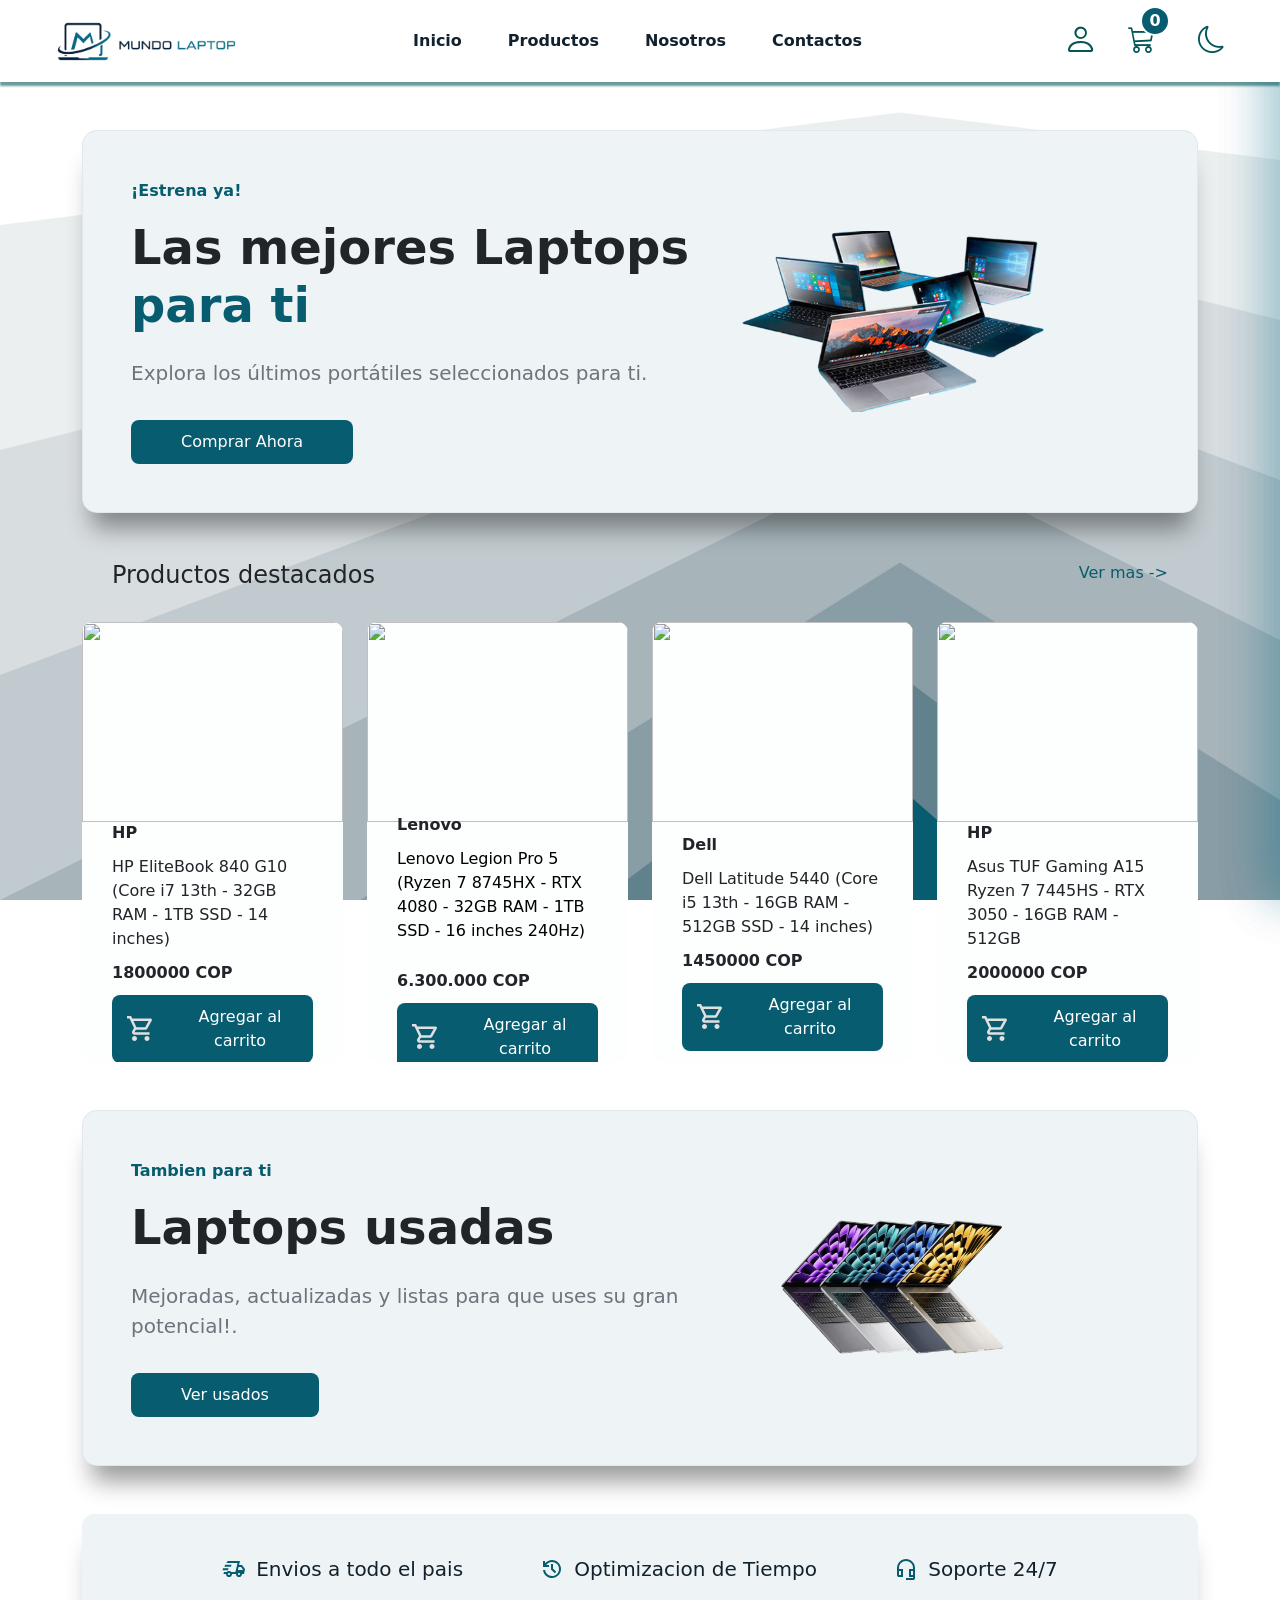
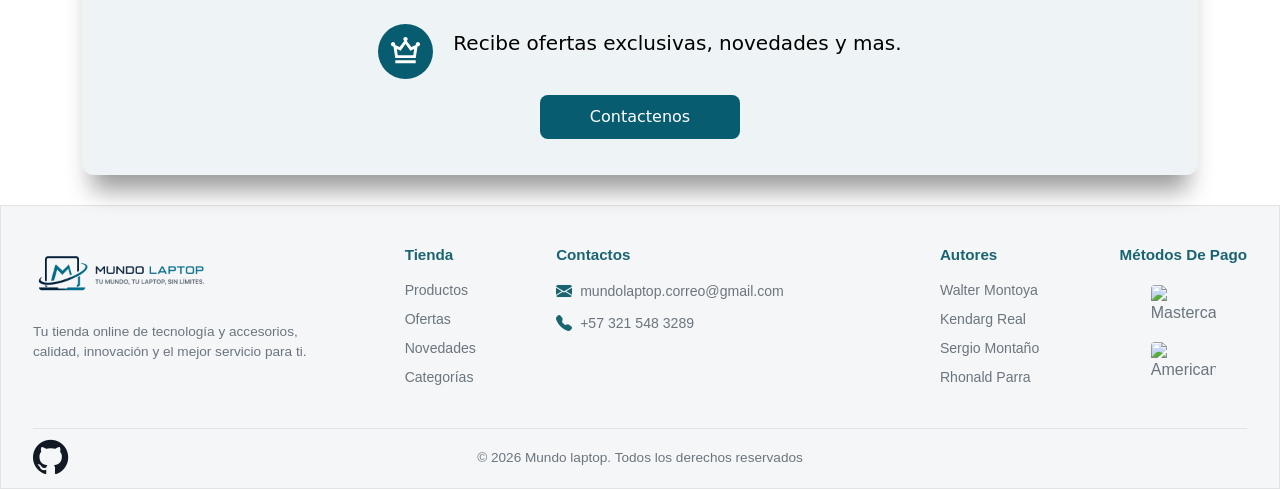
==== index.html @ 859b73ab "Productos renders" ====
<!DOCTYPE html>
<html lang="es">

<head>
    <meta charset="UTF-8">
    <meta name="viewport" content="width=device-width, initial-scale=1.0">
    <link rel="stylesheet" href="./css/dark.css">
    <link rel="stylesheet" href="./css/navbar.css">
    <link rel="stylesheet" href="./css/login.css">
    <link rel="stylesheet" href="./css/footer.css">
    <link rel="stylesheet" href="./css/carrito.css">
    <link rel="icon" href="../img/icono-mundo2.jpeg">

    <link rel="stylesheet" href="./css/index-styles.css">

    <!-- Cargar la librería de EmailJS (Tiene que ir en Head)-->
    <script type="text/javascript" src="https://cdn.jsdelivr.net/npm/@emailjs/browser@3/dist/email.min.js"></script>
    <script type="text/javascript">
        (function () {
            emailjs.init("PpUL-jF6ku8RzCjsL");
        })();
    </script>

    <link rel="preconnect" href="https://fonts.googleapis.com">
    <link rel="preconnect" href="https://fonts.gstatic.com" crossorigin>
    <link href="https://fonts.googleapis.com/css2?family=Inter:wght@300;400;500;600;700&display=swap" rel="stylesheet">
    <link rel="icon" href="tu-logo.png" type="./img/adad.png">



    <link rel="stylesheet" href="https://cdn.jsdelivr.net/npm/bootstrap-icons@1.11.3/font/bootstrap-icons.min.css">
    <link href="https://cdn.jsdelivr.net/npm/bootstrap@5.3.3/dist/css/bootstrap.min.css" rel="stylesheet">
    <title>Inicio</title>
</head>

<body class="">
    <!-- Navbar -->
    <nav class="navbar navbar-expand-lg sticky-top">
        <div class="container-fluid">
            <a href="./index.html">
                <img src="./img/LOGOPNG 2.png" alt="logo" class="logoimg" id="logo">
            </a>
            <button class="navbar-toggler" type="button" data-bs-toggle="collapse" data-bs-target="#navbarNavDropdown"
                aria-controls="navbarNavDropdown" aria-expanded="false" aria-label="Toggle navigation">
                <span class="navbar-toggler-icon" id="fondoNavbar"></span>
            </button>
            <div class="collapse navbar-collapse" id="navbarNavDropdown">
                <ul class="navbar-nav mx-auto">
                    <li class="nav-item">
                        <a class="nav-link" aria-current="page" href="./index.html">Inicio</a>
                    </li>
                    <li class="nav-item">
                        <a class="nav-link" href="./html/productos.html">Productos</a>
                    </li>
                    <li class="nav-item">
                        <a class="nav-link" href="./html/Nosotros.html">Nosotros</a>
                    </li>
                    <li class="nav-item">
                        <a class="nav-link" href="./html/contacto.html">Contactos</a>
                    </li>
                </ul>
                <div class="iconos-navbar">
                    <!-- <a href="#" class="iconos"><i class="bi bi-search iconos"></i></a> -->
                    <a href="#" id="buttonuser" class="iconos"><i class="bi bi-person iconos"></i></a>
                    <a href="#" class="iconos position-relative" data-bs-toggle="offcanvas" data-bs-target="#offcanvasCarrito" aria-controls="offcanvasCarrito">
                        <i class="bi bi-cart3 iconos"></i>
                        <span id="cart-count" class="position-absolute top-0 start-100 translate-middle cart-badge-blue">0</span>
                    </a>
                    <div class="btn iconos" id="modo">
                        <i class="bi bi-moon iconos" id="icono"></i>
                    </div>
                </div>
            </div>
        </div>
    </nav>

    <!-- Offcanvas Carrito -->
    <div class="offcanvas offcanvas-end" tabindex="-1" id="offcanvasCarrito" aria-labelledby="offcanvasCarritoLabel">
        <div class="offcanvas-header border-bottom">
            <h5 class="offcanvas-title fw-bold" id="offcanvasCarritoLabel">
                <i class="bi bi-cart3 me-2"></i>Tu Carrito
            </h5>
            <span id="cart-item-count" class="cart-item-count-badge">0 productos</span>
            <button type="button" class="btn-close" data-bs-dismiss="offcanvas" aria-label="Close"></button>
        </div>

        <div class="offcanvas-body d-flex flex-column">
            <div id="cart-items" class="flex-grow-1 overflow-auto mb-3"></div>
            <div class="cart-summary border-top pt-3 mt-auto">
                <div class="mb-3">
                    <label for="tipo-envio-offcanvas" class="form-label font-sm fw-semibold mb-1">
                        <i class="bi bi-truck me-1"></i>Opciones de Envío
                    </label>
                    <select id="tipo-envio-offcanvas" class="tipo-envio form-select form-select-sm">
                        <option value="0" selected>Bogotá (Gratis)</option>
                        <option value="300000">Fuera de Bogotá ($300.000)</option>
                        <option value="2000000">Fuera del país ($2,000.000)</option>
                    </select>
                </div>

                <div class="d-flex justify-content-between align-items-center mb-2 text-muted">
                    <span class="costosEnvio">Costo de envío</span>
                    <span class="cart-shipping-cost fw-semibold text-succes" id="costosResultado">Gratis</span>
                </div>
                <hr class="my-2">
                <div class="d-flex justify-content-between align-items-center fs-2 fw-bold mb-4">
                    <span>Total</span>
                    <span class="cart-total cart-accent-text">$0</span>
                </div>

                <button id="btn-proceder-pago-offcanvas" class="btn-checkout-main w-100 py-2 mb-2 fw-semibold">
                    <i class="bi bi-lock-fill"></i> Proceder al pago
                </button>
                <button class="btn-continue-shopping w-100 py-2 fw-semibold" data-bs-dismiss="offcanvas">
                    <i class="bi bi-arrow-left"></i> Seguir comprando
                </button>
            </div>
        </div>
    </div>

    <!-- Modal Checkout -->
    <div class="modal fade" id="modalCheckout" tabindex="-1">
        <div class="modal-dialog">
            <div class="modal-content">
                <div class="modal-header">
                    <h5 class="modal-title">Finalizar compra</h5>
                    <button type="button" class="btn-close" data-bs-dismiss="modal"></button>
                </div>
                <div class="modal-body">
                    <form id="form-checkout">
                        <div class="mb-3">
                            <label class="form-label">Nombre</label>
                            <input type="text" id="nombreCliente" class="form-control" required>
                        </div>
                        <div class="mb-3">
                            <label class="form-label">Correo electrónico</label>
                            <input type="email" id="correoCliente" class="form-control" required>
                        </div>
                        <div class="mb-3">
                            <label class="form-label">Dirección</label>
                            <input type="text" id="direccionCliente" class="form-control" required>
                        </div>
                        <div class="mb-3">
                            <label for="metodoPago" class="form-label">Método de pago</label>
                            <select id="metodoPago" class="form-select form-select-sm" required>
                                <option value="" selected disabled>Selecciona un método</option>
                                <option value="mastercard">Mastercard</option>
                                <option value="amex">American Express</option>
                            </select>
                        </div>
                        <div class="alert alert-light">
                            Total a pagar: <strong id="checkout-total-price">$ 0</strong>
                        </div>
                        <button type="submit" class="btn-confirmar-compra w-100 py-2 fw-semibold d-flex align-items-center justify-content-center gap-2">
                            <i class="bi bi-lock-fill"></i> Confirmar compra
                        </button>
                    </form>
                </div>
            </div>
        </div>
    </div>

    <!-- Panel de Login / Registro -->
    <section class="loginpg">
        <div id="overlay" class="overlay"></div>
        <aside id="loginPanel" class="login-panel">
            <button id="closeLogin" class="cerrar" type="button">
                <i class="bi bi-x-lg"></i>
            </button>
            <div class="login-logo">
                <img src="./img/adad.png" alt="Mundo Laptop">
            </div>

            <h2 id="panelTitle">Iniciar sesión</h2>
            <p id="panelSub" class="subtitulo">Bienvenido nuevamente.</p>

            <form id="authForm">
                <div class="grupo-input campo-registro" style="display: none;">
                    <i class="bi bi-person"></i>
                    <input type="text" id="nombreInput" placeholder="Nombre" autocomplete="name">
                </div>
                <div class="grupo-input campo-registro" style="display: none;">
                    <i class="bi bi-telephone"></i>
                    <input type="number" id="numeroInput" placeholder="Número de teléfono" autocomplete="tel">
                </div>
                <div class="grupo-input">
                    <i class="bi bi-envelope"></i>
                    <input type="email" id="emailInput" placeholder="Correo electrónico" autocomplete="email">
                </div>
                
            <div class="grupo-input position-relative">
                    <i class="bi bi-lock"></i>
                <input type="password" id="passwordInput" placeholder="Contraseña" autocomplete="current-password">
                <button type="button" class="btn-toggle-password" id="togglePasswordBtn" tabindex="-1">
                <i class="bi bi-eye" id="togglePasswordIcon"></i>
                </button>
            </div>

            <div class="grupo-input campo-registro position-relative" style="display: none;">
                <i class="bi bi-lock"></i>
                <input type="password" id="confirmPasswordInput" placeholder="Confirmar Contraseña" autocomplete="new-password">
                <button type="button" class="btn-toggle-password" id="toggleConfirmPasswordBtn" tabindex="-1">
                    <i class="bi bi-eye" id="toggleConfirmPasswordIcon"></i>
                </button>
            </div>

                <p id="statusMsg" style="font-size: 14px; display: none; margin-top: 8px; font-weight: 500;"></p>

                <button type="submit" id="loginBtn" class="buttonlogin">Iniciar sesión</button>
            </form>

            <div class="linea"><span>o</span></div>

            <button type="button" id="toggleModeBtn" class="google ">
                ¿No tienes cuenta? Crear cuenta
            </button>
        </aside>
    </section>

    <!-- Panel Lateral Offcanvas del Carrito -->
    <div class="offcanvas offcanvas-end" tabindex="-1" id="offcanvasCarrito" aria-labelledby="offcanvasCarritoLabel">

        <div class="offcanvas-header border-bottom">
            <h5 class="offcanvas-title fw-bold" id="offcanvasCarritoLabel">
                <i class="bi bi-cart3 me-2"></i>Tu Carrito
            </h5>

            <span id="cart-item-count" class="cart-item-count-badge">0 productos</span>

            <button type="button" class="btn-close" data-bs-dismiss="offcanvas" aria-label="Close"></button>
        </div>

        <div class="offcanvas-body d-flex flex-column">

            <!-- Lista Dinámica de Productos -->
            <div id="cart-items" class="flex-grow-1 overflow-auto mb-3"></div>

            <!-- Resumen de Costos -->
            <div class="cart-summary border-top pt-3 mt-auto">

                <div class="mb-3">
                    <label for="tipo-envio-offcanvas" class="form-label font-sm fw-semibold mb-1">
                        <i class="bi bi-truck me-1"></i>Opciones de Envío
                    </label>

                    <select id="tipo-envio-offcanvas" class="tipo-envio form-select form-select-sm">
                        <option value="0" selected>Bogotá (Gratis)</option>
                        <option value="300000">Fuera de Bogotá ($300.000)</option>
                        <option value="2000000">Fuera del país ($2,000.000)</option>
                    </select>
                </div>

                <div class="d-flex justify-content-between align-items-center mb-2 text-muted">
                    <span>Costo de envío</span>
                    <span class="cart-shipping-cost fw-semibold text-success">Gratis</span>
                </div>

                <hr class="my-2">

                <div class="d-flex justify-content-between align-items-center fs-5 fw-bold mb-4">
                    <span>Total</span>
                    <span class="cart-total cart-accent-text">$0</span>
                </div>

                <button id="btn-proceder-pago-offcanvas" class="btn-checkout-main w-100 py-2 mb-2 fw-semibold">
                    <i class="bi bi-lock-fill"></i> Proceder al pago
                </button>

                <button class="btn-continue-shopping w-100 py-2 fw-semibold" data-bs-dismiss="offcanvas">
                    <i class="bi bi-arrow-left"></i> Seguir comprando
                </button>

            </div>
        </div>
    </div>

    <!-- Modal de Checkout -->
    <div class="modal fade" id="modalCheckout" tabindex="-1">
        <div class="modal-dialog">
            <div class="modal-content">

                <div class="modal-header">
                    <h5 class="modal-title">Finalizar compra</h5>
                    <button type="button" class="btn-close" data-bs-dismiss="modal"></button>
                </div>

                <div class="modal-body">
                    <form id="form-checkout">

                        <div class="mb-3">
                            <label class="form-label">Nombre</label>
                            <input type="text" id="nombreCliente" class="form-control" required>
                        </div>

                        <div class="mb-3">
                            <label class="form-label">Correo electrónico</label>
                            <input type="email" id="correoCliente" class="form-control" required>
                        </div>

                        <div class="mb-3">
                            <label class="form-label">Dirección</label>
                            <input type="text" id="direccionCliente" class="form-control" required>
                        </div>

                        <div class="mb-3">
                            <label for="metodoPago" class="form-label">Método de pago</label>
                            <select id="metodoPago" class="form-select form-select-sm" required>
                                <option value="" selected disabled>Selecciona un método</option>
                                <option value="mastercard">Mastercard</option>
                                <option value="amex">American Express</option>
                            </select>
                        </div>

                        <div class="alert alert-light">
                            Total a pagar:
                            <strong id="checkout-total-price">$ 0</strong>
                        </div>

                        <button type="submit"
                            class="btn-confirmar-compra w-100 py-2 fw-semibold d-flex align-items-center justify-content-center gap-2">
                            <i class="bi bi-lock-fill"></i> Confirmar compra
                        </button>

                    </form>
                </div>

            </div>
        </div>
    </div>


    <!-- Login Sergio -->
    <section class="loginpg">
        <div id="overlay" class="overlay"></div>
        <aside id="loginPanel" class="login-panel">
            <button id="closeLogin" class="cerrar" type="button">
                <i class="bi bi-x-lg"></i>
            </button>
            <div class="login-logo">
                <img src="./img/adad.png" alt="Mundo Laptop">
            </div>

            <h2 id="panelTitle">Iniciar sesión</h2>
            <p id="panelSub" class="subtitulo">Bienvenido nuevamente.</p>

            <form id="authForm" onsubmit="return false;">
                <div class="grupo-input">
                    <i class="bi bi-envelope"></i>
                    <input type="email" id="emailInput" placeholder="Correo electrónico" autocomplete="email">
                </div>
                <div class="grupo-input">
                    <i class="bi bi-lock"></i>
                    <input type="password" id="passwordInput" placeholder="Contraseña" autocomplete="current-password">
                </div>

                <p id="statusMsg" style="font-size: 14px; display: none; margin-top: 5px;"></p>

                <button type="submit" id="loginBtn" class="buttonlogin">Iniciar sesión</button>
            </form>

            <div class="linea"><span>o</span></div>

            <button type="button" id="toggleModeBtn" class="google">
                ¿No tienes cuenta? Crear cuenta
            </button>
        </aside>

        <div id="registroModal" class="registro-overlay">
            <div class="registro grupo-input">
                <button id="cerrarRegistro" class="cerrar-registro">
                    <i class="bi bi-x-circle-fill"></i>
                </button>
                <h2 class="tituloformulario">Crear cuenta</h2>
                <h3 class="subtituloformulario">hola! ingresa tus datos.</h3>
                <div class="grupo-input">
                    <i class="bi bi-person"></i>
                    <input type="email" placeholder="Nombre de usuario">
                </div>
                <div class="grupo-input">
                    <i class="bi bi-envelope"></i>
                    <input type="email" placeholder="Correo electrónico">
                </div>
                <div class="grupo-input">
                    <i class="bi bi-lock"></i>
                    <input type="password" placeholder="Contraseña">
                </div>
                <button class="buttonlogin">
                    Registrarse
                </button>
            </div>
        </div>
    </section>


    <!--banner Walter -->
    <main class="container main-index">
        


        <section class="banner container my-5 p-4 p-md-5 inicioDatos">
            <div class="row featurette align-items-center">

                <!-- Columna de Texto / Contenido -->
                <div class="col-12 col-md-7">
                    <div class="contenido-banner d-flex flex-column gap-3">
                        <span class="fw-semibold">¡Estrena ya!</span>
                        <h1 class="display-5 fw-bold">Las mejores Laptops <span class="resaltado-banner">para ti</span>
                        </h1>
                        <p class="text-secondary fs-5" id="textoN">Explora los últimos portátiles seleccionados para ti.
                        </p>
                        <div>
                            <div class="section-2-subscripcion-button-regisrate">
                                <a href="./html/productos.html" class="comprarUsados"><button> Comprar Ahora</button></a>
                            </div>
                        </div>
                    </div>
                </div>

                <!-- Columna de Imagen -->
                <div class="col-12 col-md-5 text-center mt-4 mt-md-0">
                    <div class="imagen-banner">
                        <img src="./assets/inicio/imagen-banner.png" alt="compra-y-venta-de-laptops-repotenciadas"
                            class="img-fluid">
                    </div>
                </div>

            </div>
        </section>



        <!--Prodcutos destacados + cards-->


        <section class="productos-destacados">
            <!-- Se modifica la clase del primer div para hacer que use boostrap -->

            <!-- se da display fles se hace una ceparacion larga con betweend se centra con alait -->
            <div class="productos-destacados-1 d-flex justifi-between alait-items-center mb-4 ">
                <h4 class="">Productos destacados</h4>

                <a href="./html/productos.html  ">Ver mas -> </a>

            </div>

            <!-- Se modifica el div y se crea otro debajo para cada cart -->
            <!-- Se usa g-4 para la separacion interna -->

            <div class="row row-cols-1 row-cols-sm-2 row-cols-md-4 g-4 justify-content-center">
                <!-- el todo el row le indindica que las columnas deben de ser responsivas -->

                <div class="col">
                    <div class="productos-destacados-card">
                        <div class="img-card">
                            <img src="https://mbtech.fra1.cdn.digitaloceanspaces.com/static/Karty/hpeb840g10.jpg" alt="">

                        </div>
                        <div class="informacion-card">
                            <span> <strong>HP</strong></span>
                            <span class="nombreProducto">HP EliteBook 840 G10 (Core i7 13th - 32GB RAM - 1TB SSD - 14 inches)</span>
                            <span> <strong class="Valor">1800000 COP</strong></span>
                            <button> <img src="./assets/inicio/carrito.svg" alt="carrito"> Agregar al carrito</button>
                        </div>

                    </div>
                </div>


                <div class="col">
                    <div class="productos-destacados-card">
                        <div class="img-card">
                            <img src="https://enjoyvideogames.com.co/wp-content/uploads/2025/07/f175d06f-578d-422a-b508-de04074c3b09_square.jpg" alt="">

                        </div>
                        <div class="informacion-card">
                            <span> <strong>Lenovo </strong> </span>
                            <p class="nombreProducto"> Lenovo Legion Pro 5 (Ryzen 7 8745HX - RTX 4080 - 32GB RAM - 1TB SSD - 16 inches 240Hz)</p>
                            <span> <strong class="Valor">6.300.000 COP</strong></span>
                            <button> <img src="./assets/inicio/carrito.svg" alt="carrito"> Agregar al carrito</button>
                        </div>

                    </div>
                </div>

                <div class="col">
                    <div class="productos-destacados-card">
                        <div class="img-card">
                            <img src="https://www.compudemano.com/wp-content/uploads/2024/05/Latitude-14-5440i716GB512GBW10P3Year.png" alt="">

                        </div>
                        <div class="informacion-card">
                            <span> <strong>Dell</strong></span>
                            <span class="nombreProducto"> Dell Latitude 5440 (Core i5 13th - 16GB RAM - 512GB SSD - 14 inches)</span>
                            
                            <span> <strong class="Valor">1450000 COP</strong></span>
                            <button> <img src="./assets/inicio/carrito.svg" alt="carrito"> Agregar al carrito</button>
                        </div>

                    </div>
                </div>

                <div class="col">
                    <div class="productos-destacados-card">
                        <div class="img-card">
                            <img src="https://laptopmedia.com/wp-content/uploads/2023/10/6-2.jpg" alt="">

                        </div>
                        <div class="informacion-card">
                            <span> <strong>HP</strong></span>
                            <span class="nombreProducto">Asus TUF Gaming A15 Ryzen 7 7445HS - RTX 3050 - 16GB RAM - 512GB</span>
                            <span> <strong class="Valor">2000000 COP</strong></span>
                            <button> <img src="./assets/inicio/carrito.svg" alt="carrito"> Agregar al carrito</button>
                        </div>

                    </div>
                </div>

            </div>



            <section class="banner-2">

                <section class="section-mas-informacion">
                    <section class="banner container my-5 p-4 p-md-5 inicioDatos">
                        <div class="row featurette align-items-center">

                            <!-- Columna de Texto / Contenido -->
                            <div class="col-12 col-md-7">
                                <div class="contenido-banner d-flex flex-column gap-3">
                                    <span class="fw-semibold">Tambien para ti</span>
                                    <h1 class="display-5 fw-bold">Laptops usadas</h1>
                                    <p class="text-secondary fs-5" id="textoN">Mejoradas, actualizadas y listas para que
                                        uses su gran potencial!.</p>
                                    <div>
                                        <div class="section-2-subscripcion-button-regisrate">
                                            <a href="./html/usados.html"><button> Ver usados</button></a>
                                        </div>
                                    </div>
                                </div>
                            </div>

                            <!-- Columna de Imagen -->
                            <div class="col-12 col-md-5 text-center mt-4 mt-md-0">
                                <div class="imagen-banner">
                                    <img src="./img/pc5.png" alt="compra-y-venta-de-laptops-repotenciadas"
                                        class="img-fluid">
                                </div>
                            </div>

                        </div>
                    </section>

                    <section class="section-mas-beneficios">
                        <div class="section-2-2">
                            <div class="section-2-2-beneficios">
                                <div class="section-2-2-beneficios-1">
                                    <img src="assets/inicio/delivery_truck_speed.svg" alt="">
                                    <a class="lead" href="">Envios a todo el pais</a>
                                </div>
                                <div class="section-2-2-beneficios-2">
                                    <img src="assets/inicio/history.svg" alt="">
                                    <a class="lead " href="">Optimizacion de Tiempo</a>
                                </div>
                                <div class="section-2-2-beneficios-3">
                                    <img src="assets/inicio/headset_mic.svg" alt="">
                                    <a class="lead " href="">Soporte 24/7</a>
                                </div>
                            </div>
                            <div class="section-3-subscripcion">
                                <div class="section-2-subscripcion-1">
                                    <div class="section-2-subscripcion-img">
                                        <img src="assets/inicio/crown.svg">
                                    </div>
                                    <div class=" section-2-subscripcion-text">
                                        <p class="lead ">Recibe ofertas exclusivas, novedades y mas.</p>
                                    </div>
                                </div>
                                <div class="section-2-subscripcion-button-regisrate p-3">
                                    <a href="./html/contacto.html" class="contacA"> <button > Contactenos </button></a>
                                </div>
                            </div>
                        </div>
                    </section>

                </section>


            </section>


    </main>

    <!-- Foter Serguio -->
  <footer class="mundo-laptop-footer">
    <div class="footer-container">

      <!-- Fila principal de 5 columnas en Flexbox -->
      <div class="footer-grid">

        <!-- Columna 1: Logo y Leyenda -->
        <div class="footer-col logo-col">
          <img src="./img/LOGOPNG.png" alt="Mundo Laptop Logo" class="footer-logo">
          <p class="slogan-text footerT">
            Tu tienda online de tecnología y accesorios, calidad, innovación y el mejor servicio para ti.
          </p>
        </div>

        <!-- Columna 2: Tienda -->
        <div class="footer-col">
          <h5 class="footer-heading">Tienda</h5>
          <ul class="footer-links">
            <li><a href="#">Productos</a></li>
            <li><a href="#">Ofertas</a></li>
            <li><a href="#">Novedades</a></li>
            <li><a href="#">Categorías</a></li>
          </ul>
        </div>

        <!-- Columna 3: Contactos -->
        <div class="footer-col contact-col">
          <h5 class="footer-heading">Contactos</h5>
          <ul class="footer-links contact-links">
            <li>
              <i class="bi bi-envelope-fill contact-icon"></i>
              <a href="mailto:mundolaptop@gmail.com">mundolaptop.correo@gmail.com</a>
            </li>
            <li>
              <i class="bi bi-telephone-fill contact-icon"></i>
              <a href="tel:+57 321 548 3289">+57 321 548 3289</a>
            </li>
          </ul>
        </div>

        <!-- Columna 4: Autores -->
        <div class="footer-col">
          <h5 class="footer-heading">Autores</h5>
          <ul class="footer-links authors-list">
            <li><a target="_blank" rel="noopener noreferrer" href="https://www.linkedin.com/in/walter-montoya-presiga/">Walter Montoya</a></li>
            <li><a target="_blank" rel="noopener noreferrer" href="https://www.linkedin.com/in/samuel-alejandro-cuervo-caviedes-269785419/">Kendarg Real</a></li>
            <li><a target="_blank" rel="noopener noreferrer" href="https://www.linkedin.com/in/sergio-martiny-developer-fullstack-java-javascript-springboot-html-css">Sergio Montaño</a></li>
            <li><a target="_blank" rel="noopener noreferrer" href="https://www.linkedin.com/in/rhonald-stevend-parra-suarez-a3b886290/">Rhonald Parra</a></li>
          </ul>
        </div>

        <!-- Columna 5: Métodos de Pago -->
        <div class="footer-col payment-col">
          <h5 class="footer-heading">Métodos De Pago</h5>
          <div class="payment-icons">
            <img
              src="https://imgs.search.brave.com/iusvDT7N1ses-OSmRtO23lh6l_QtpRTRHp-t0-SqN0k/rs:fit:500:0:1:0/g:ce/aHR0cHM6Ly93d3cu/ZnJlZXBuZ2xvZ29z/LmNvbS91cGxvYWRz/L21hc3RlcmNhcmQt/cG5nL21hc3RlcmNh/cmQtbG9nby1wbmct/dHJhbnNwYXJlbnQt/c3ZnLXZlY3Rvci1i/aWUtc3VwcGx5LTEu/cG5n"
              alt="Mastercard" class="payment-icon">
            <img
              src="https://imgs.search.brave.com/RfgowOSs1ON9lBubddSvq7oMrO1T0U4Kjcnpre1uVUg/rs:fit:500:0:1:0/g:ce/aHR0cHM6Ly9wNy5o/aWNsaXBhcnQuY29t/L3ByZXZpZXcvNDA0/LzM3NS83MTYvYW1l/cmljYW4tZXhwcmVz/cy1sb2dvLWNyZWRp/dC1jYXJkLXBheW1l/bnQtZGlzY292ZXIt/Y2FyZC1jcmVkaXQt/Y2FyZC10aHVtYm5h/aWwuanBn"
              alt="American Express" class="payment-icon">
          </div>
        </div>

      </div>

      <!-- Barra inferior divisoria -->
      <div class="footer-bottom-bar">
        <div class="github-container">
          <a href="https://github.com/kendarg/MundoLaptop" target="_blank" class="github-link" aria-label="GitHub">
            <i class="bi bi-github"></i>
          </a>
        </div>
        <div class="copyright-container">
          <p class="copyright-text footerT">
            &copy; 2026 Mundo laptop. Todos los derechos reservados
          </p>
        </div>
      </div>

    </div>
  </footer>


    <!-- JS -->
    <script src="https://cdn.jsdelivr.net/npm/bootstrap@5.3.3/dist/js/bootstrap.bundle.min.js"></script>
    <script src="./js/cambiDeVsion.js"></script>
    <script src="./js/navbar.js"></script>
    <script src="./js/carrito.js"></script>
    <script src="./js/reutilizacion.js"></script>
    <script src="./js/logininterfaz.js"></script>
    <script src="./js/login.js"></script>
</body>

</html>
---- css/dark.css ----
#icono{
    height: 10rem;
    width: 10rem;
}

/* Carts y Textos */

body{
background-color: #FFFFFF;
background-image: url("data:image/svg+xml,%3Csvg xmlns='http://www.w3.org/2000/svg' width='100%25' height='100%25' viewBox='0 0 1600 800'%3E%3Cg %3E%3Cpolygon fill='%23eceff0' points='800 100 0 200 0 800 1600 800 1600 200'/%3E%3Cpolygon fill='%23d8dde0' points='800 200 0 400 0 800 1600 800 1600 400'/%3E%3Cpolygon fill='%23c1cace' points='800 300 0 600 0 800 1600 800 1600 600'/%3E%3Cpolygon fill='%23a7b5bb' points='1600 800 800 400 0 800'/%3E%3Cpolygon fill='%23889da5' points='1280 800 800 500 320 800'/%3E%3Cpolygon fill='%2361818d' points='533.3 800 1066.7 800 800 600'/%3E%3Cpolygon fill='%23075C6F' points='684.1 800 914.3 800 800 700'/%3E%3C/g%3E%3C/svg%3E");
background-attachment: fixed !important;
background-size: cover !important;
}

body.dark, body.dark .panelAdmon{
background-color: #06141B;
background-image: url("data:image/svg+xml,%3Csvg xmlns='http://www.w3.org/2000/svg' width='100%25' height='100%25' viewBox='0 0 1600 800'%3E%3Cg fill-opacity='0.14'%3E%3Cpolygon fill='%2316394a' points='800 100 0 200 0 800 1600 800 1600 200'/%3E%3Cpolygon fill='%232c5c74' points='800 200 0 400 0 800 1600 800 1600 400'/%3E%3Cpolygon fill='%23477d98' points='800 300 0 600 0 800 1600 800 1600 600'/%3E%3Cpolygon fill='%237199ae' points='1600 800 800 400 0 800'/%3E%3Cpolygon fill='%23a0b4bd' points='1280 800 800 500 320 800'/%3E%3Cpolygon fill='%23cad0d3' points='533.3 800 1066.7 800 800 600'/%3E%3Cpolygon fill='%23EEE' points='684.1 800 914.3 800 800 700'/%3E%3C/g%3E%3C/svg%3E");
background-attachment: fixed;
background-size: cover !important;

}


.dark-logo{
    content: url("../img/LOGOPNGoscuro3.png");
}

.fondos{
    background-color: #EEF4F5;
    border-radius: 16px;
    width: 100%;
    display: flex;
    padding: 2rem 1rem;
    box-shadow: 0px 4px 4px rgba(0, 0, 0, 0.25);

}
.tuMundo{
    font-weight: 500;
}
.img-tarjeta {
    height: 280px;
    width: 100%;
    object-fit: contain;
    background-color: #f8f9fa;
    transition: background-color 0.3s ease;
}
p{
    color: black;
}
.card {
    background: linear-gradient(180deg, #FFFFFF 10%, #075c6f17 90%);
    border-radius: 12px;
    overflow: hidden;
    transition: background 0.3s ease, color 0.3s ease;
}

a{
    color: inherit ;
}
.verUsados{
    color: white;
    text-decoration: none;
}


body.dark h3,
body.dark p,body.dark .nav-link,
body.dark .card-text, body.dark #navoscuro,body.dark h4,body.dark .cateogriasinfo,
body.dark .QrH, body.dark .costosEnvio, body.dark .bi-person-fill-gear, body.dark #infoUso{
color: #FFFFFF !important;
}

body.dark .QrP{
    color: rgba(255, 255, 255, 0.897);
}
body.dark span.text-body-secondary,
body.dark small.text-body-secondary,
body.dark #sobretext{
    color: #9ECCED !important;
}
body.dark .card, body.dark .section-filter{
    background: linear-gradient(180deg, #092537 10%, #075c6f44 90%);
    border: 1px solid #0E3D59;
}
body.dark .img-tarjeta,  body.dark .navbar{
    background-color: #0D2230 !important;
}

body.dark a{
    color: #9ECCED !important;
}

body.dark h1,body.dark .lead,body.dark .tex-footer,
body.dark .githubF, body.dark .text-secondary,
body.dark #icono,
body.dark .nombreProducto,body.dark .Valor,body.dark #panelSub,
body.dark .github-link, body.dark .footerT, body.darck #Marca, body.dark .statusMsg,
body.dark .subtitulopanel
{
    color: black !important;
}

body.dark .tuMundo,body.dark h2,body.dark h3,body.dark h5, body.dark #Enviar, body.dark .linkPanelIzq{
    color: #075c6f !important;
}
/* navbar */
body.dark .navbar {
    background-color: white;
    box-shadow: 0 4px 2px #23b6b667;
}
body.dark #icono, body.dark .iconos, .body.dark .fondoNavbar{
color: white !important;
}
body.dark .mundo-laptop-footer{
    background: linear-gradient(180deg, #EEF4F5 40%, #075c6f44 180%);
}
body.dark .navbar-toggler{
    background-color: #84a9b1;
}

/* Login */
body.dark .offcanvas, body.dark #offcanvasCarritoLabel,  body.dark .btn-qty{
    background-color: #4A5C6A;
    color: white !important;
}
body.dark #cart-item-count{
    background-color: #253745;
    color: white !important;

}
body.dark #costosResultado{
    color: rgb(62, 180, 62) !important;
}
body.dark .btn-continue-shopping{
  background-color: #075c6f !important;
  color: white;
}
body.dark .linkPanelIzq:hover{
    color: #eef3f3 !important;
    background-color: #2792aad7;
    border-radius: 10px;
    transform: scale(1.03);
}
body.dark .bi-pencil-square{
    transform: scale(1.03);

}
---- css/navbar.css ----
/*logo y navbar */
.logoimg {
    width: auto;
    height: 7vh;
    margin-left: 40px;
}

#navbarNavDropdown {
    justify-content: space-between;
    color: #11212D;
}

.navbar .nav-link{
    color: #11212D;
    margin: 15px;
    font-weight: 600;
    padding: 4px;
    border-top: 2px solid transparent;
    border-bottom: 2px solid transparent;
    transition: color .3s ease, border-color .3s ease;
}

.navbar .nav-link:hover,
.navbar .nav-link.active{
    color: #025656;
    border-top-color: #025656;
    border-bottom-color: #025656;
    transform: scale(1.08);
}

.navbar .nav-link:hover{
    color: #025656;
    border-top-color: #025656;
    border-bottom-color: #025656;
    transform: scale(1.08);
}

.iconos a{
    text-decoration: none;
    outline: none;
}

.iconos {
    text-decoration: none;
    font-size: 1.7rem; /* Tamaño de los iconos*/
    color: #025656;
    transition: transform 0.3s ease, color 0.3s ease;
}

.iconos:hover, #modo:hover{
    fill: #11212D;
    transform: scale(1.15);
}

.iconos-navbar{
    display: flex;
    align-items: center;
    gap: 30px;
    margin-left: 30px; /* Separa los iconos del menu */
    margin-right: 30px;
}

.navbar {
    box-shadow: 0 4px 2px #02d3d396;
}

.bi-person {
    font-size: 2.1rem;
}
---- css/login.css ----
/* overlay ronal */
.overlay{
    position: fixed;
    inset: 0;
    background: rgba(23, 35, 58, 0.60);
    opacity: 0;
    visibility: hidden;
    transition: .35s;
    z-index: 999;
}

.overlay.active{
    opacity: 1;
    visibility: visible;
}

/* panel del login ronal*/

.login-panel{
    position: fixed;
    top: 0;
    right: 0;
    width: 430px;
    max-width: 100%;
    height: 100vh;
    background: #f00404;
    transform: translateX(100%);
    transition: .45s ease;
    z-index: 1000;
    overflow-y: auto;
    padding: 20px 35px 35px;
    box-shadow: -15px 0 35px rgb(3, 100, 98);
    display: flex;
    flex-direction: column;
    justify-content: center
}

.login-panel.active{
    transform: translateX(0);
}

.cerrar{
    position:absolute;
    top:13vh;
    right:20px;
    border:none;
    background:none;
    font-size:30px;
    cursor:pointer;
    color:#075c6f;
}

.cerrar:hover i{
    color: #17233a;
    font-size: 32px;
}

.login-logo{
    text-align:center; 
    margin-bottom:35px;
}

.login-logo img{
    width: 100%;
    height: auto;
    margin-top: 100px;
}

.login-panel h2{
    font-size:40px;
    font-weight:700;
    color:#17233a;
}

.subtitulo{
    color:#075c6f;
    font-size:18px;
    margin-bottom:35px;
}

.login-panel label{
    display:block;
    margin-bottom:10px;
    font-weight:600;
    color:#23314d;
}

.grupo-input{
    position:relative;
    margin-bottom:25px;
}

.grupo-input i{
    position:absolute;
    left:18px;
    top:50%;
    transform:translateY(-50%);
    color:#075c6f;
    font-size:27px;
}

.grupo-input input{
    width:100%;
    height:56px;
    border:2px solid #9BA8AB;
    border-radius:10px;
    padding-left:55px;
    padding-right:45px;
    outline:none;
    transition:.25s;
    font-size:16px;
}

.grupo-input input:focus{
    border-color:#075c6f;
    box-shadow:0 0 0 4px rgba(32,138,147,.4);
}

.ver-password{
    position:absolute;
    right:18px;
    top:50%;
    transform:translateY(-50%);
    cursor:pointer;
    color:#7b8794;
}

 .olvido{
    display:block;
    text-align:right;
    color:#075c6f !important;
    text-decoration:none;
    font-weight:600;
    margin-bottom:30px;
}

.buttonlogin,.google{    width:100%;
    height:56px;
    border:none;
    border-radius:10px;
    background:#075c6f;
    color:white;
    font-size:18px;
    font-weight:600;
    transition:.3s;
}

.buttonlogin:hover{
    background: #17233a;
}

.linea{
    display:flex;
    align-items:center;
    margin:10px 0;
}

.linea::before,
.linea::after{
    content:"";
    flex:1;
    height:1px;
    background:#d8dde5;
}

.linea span{
    margin:0 15px;
    color:#888;
}

.crearCuentaB{
    width:100%;
    height:55px;
    border:2px solid #d8dde5;
    background:white;
    border-radius:10px;
    font-weight:600;
    transition:.25s;
    color: #075C6F;
}

.crearCuentaB:hover{
    border-color: aliceblue;
}

.login-panel{
    background-color: aliceblue;
    box-shadow:-15px 0 45px rgba(0, 107, 136, 0.2);
}

/* responsive portatil */
@media (max-height: 768px){
    .login-logo img{
        width: 200px;
        margin-top: 80px;
    }
    .linea{
    display:flex;
    align-items:center;
    margin:10px 0;
    }
}

/* responsive Tablets */
@media (max-width: 768px){
    .login-logo img{
        width: 300px;
        margin-top: 100px;
    }
}
/* responsive Celulares */
@media (max-width: 480px){
    .login-logo img{
        width: 300px;
        margin-top: 250px;
    }
}



/* formulario crear cuenta */

.registro-overlay{
    position: fixed;
    inset: 0;
    display: flex;
    justify-content: center;
    align-items: center;
    background: rgba(23, 35, 58, 0.45);
    opacity: 0;
    visibility: hidden;
    transition: .3s;
    z-index: 9999;
}

.registro-overlay.activo{
    opacity: 1;
    visibility: visible;
}

.registro{
    width: 400px;
    background-color: aliceblue;
    border-radius: 18px;
    padding: 10px;
    position: relative;
    flex-direction: column;
    gap: 15px;
}

.tituloformulario{
    color: #17233a;
}

.cerrar-registro {
    position: absolute;
    top: 30px;
    right: 33px;
    width: 40px;
    height: 40px;
    border: none;
    background: transparent;
    display: flex;
    justify-content: center;
    align-items: center;
    border-radius: 50%;
    cursor: pointer;
    transition: .3s;
}

.cerrar-registro i {
    font-size: 28px;
    color: #075c6f;
    transition: transform 0.3s ease, color 0.3s ease;

}

.cerrar-registro:hover i{
    color: #17233a;
    font-size: 30px;
}

.subtituloformulario {
    color: #075c6f;
    font-size: 20px;
    margin: 20px 0px 20px;
}
.grupo-input {
    position: relative;
    display: flex;
    align-items: center;
}

.btn-toggle-password {
    position: absolute;
    right: 12px;
    background: transparent;
    border: none;
    cursor: pointer;
    color: #6c757d;
    display: flex;
    align-items: center;
    justify-content: center;
    padding: 0;
    font-size: 1.1rem;
    z-index: 5;
}

.btn-toggle-password:hover {
    color: #0d6efd;
}

/* Evita que el texto escrito se encime con el icono */
.grupo-input input[type="password"],
.grupo-input input[type="text"] {
    padding-right: 40px;
}

#toggleModeBtn{
    background-color: #075c6f;
    padding: 15px 15px;
}

#toggleModeBtn:hover{
    background-color: #17233a;
}
---- css/footer.css ----
.mundo-laptop-footer,
.mundo-laptop-footer * {
  box-sizing: border-box;
  margin: 0;
  padding: 0;
  font-family: 'Segoe UI', Tahoma, Geneva, Verdana, sans-serif;
}

.mundo-laptop-footer {
  background-color: #f4f6f8;
  border: 1px solid rgba(0, 0, 0, 0.08);
  padding: 2.5rem 2rem 1.2rem 2rem;
  color: #6c757d; /* Forzamos color base suave */
}

.mundo-laptop-footer .footer-container {
  width: 100%;
}

/* Grilla en Desktop (5 columnas en fila) */
.mundo-laptop-footer .footer-grid {
  display: flex;
  flex-wrap: nowrap;
  justify-content: space-between;
  gap: 1.5rem;
  width: 100%;
}

.mundo-laptop-footer .footer-col {
  display: flex;
  flex-direction: column;
  min-width: 0;
}

.mundo-laptop-footer .logo-col {
  flex: 0 0 24%;
}

.mundo-laptop-footer .contact-col {
  flex: 0 0 25%;
}

/* Logos */
.mundo-laptop-footer .footer-logo {
  max-width: 180px;
  height: auto;
  margin-bottom: 1rem;
}

/* Textos: Descripción / Eslogan */
.mundo-laptop-footer .slogan-text {
  font-size: 0.85rem;
  line-height: 1.5;
  color: #6c757d;
}

/* Títulos principales en azul */
.mundo-laptop-footer .footer-heading {
  font-weight: 700;
  color: #1a6470;
  margin-bottom: 1rem;
  font-size: 0.95rem;
  white-space: nowrap;
}

.mundo-laptop-footer .footer-links {
  list-style: none;
}

.mundo-laptop-footer .footer-links li {
  margin-bottom: 0.5rem;
  font-size: 0.88rem;
  white-space: nowrap;
  color: #6c757d;
}

/* FORZAMOS COLOR GRIS DE AUTORES EN TODOS LOS ENLACES Y TEXTOS DE TIENDA Y CONTACTOS */
.mundo-laptop-footer .footer-links a,
.mundo-laptop-footer .contact-links a,
.mundo-laptop-footer .contact-links span:not(.contact-icon) {
  text-decoration: none;
  color: #6c757d !important;
  transition: color 0.2s ease;
}

.mundo-laptop-footer .footer-links a:hover,
.mundo-laptop-footer .contact-links a:hover {
  color: #1a6470 !important;
}

/* Contactos */
.mundo-laptop-footer .contact-links li {
  display: flex;
  align-items: center;
  gap: 0.5rem;
  color: #6c757d;
}

.mundo-laptop-footer .contact-icon {
  color: #1a6470;
  font-size: 1rem;
}

/* Lista de Autores */
.mundo-laptop-footer .authors-list li {
  color: #6c757d;
}

/* Métodos de Pago */
.mundo-laptop-footer .payment-col {
  display: flex;
  flex-direction: column;
  align-items: center;
  text-align: center;
}

.mundo-laptop-footer .payment-icons {
  display: flex;
  flex-direction: column;
  align-items: center;
  gap: 0.8rem;
  width: 100%;
  margin-top: 0.3rem;
}

.mundo-laptop-footer .payment-icon {
  height: 45px;
  width: auto;
  max-width: 65px;
  object-fit: contain;
  border-radius: 4px;
  transition: transform 0.2s ease;
}

.mundo-laptop-footer .payment-icon:hover {
  transform: scale(1.05);
}

/* Barra Inferior (GitHub + Copyright) */
.mundo-laptop-footer .footer-bottom-bar {
  position: relative;
  display: flex;
  align-items: center;
  justify-content: center;
  margin-top: 2rem;
  padding-top: 1.2rem;
  border-top: 1px solid rgba(0, 0, 0, 0.08);
}

.mundo-laptop-footer .github-container {
  position: absolute;
  left: 0;
}

.mundo-laptop-footer .github-link {
  display: inline-flex;
  align-items: center;
  justify-content: center;
  background-color: transparent;
  color: #121824;
  font-size: 2.2rem;
  text-decoration: none;
  transition: color 0.2s ease, transform 0.2s ease;
}

.mundo-laptop-footer .github-link:hover {
  color: #1a6470;
  transform: scale(1.08);
}

.mundo-laptop-footer .copyright-text {
  font-size: 0.85rem;
  color: #6c757d;
  text-align: center;
}


@media (min-width: 577px) and (max-width: 992px) {
  .mundo-laptop-footer .footer-grid {
    display: grid;
    grid-template-columns: repeat(10, 1fr);
    gap: 2rem 1rem;
    width: 100%;
  }

  /* Centrado de columnas y su contenido */
  .mundo-laptop-footer .footer-col {
    align-items: center;
    text-align: center;
  }

  /* Centrado del título y listas de enlaces */
  .mundo-laptop-footer .footer-heading,
  .mundo-laptop-footer .slogan-text {
    text-align: center;
    width: 100%;
  }

  /* Centrado de elementos Flexbox de contactos */
  .mundo-laptop-footer .contact-links li {
    justify-content: center;
  }

  /* FILA 1 */
  .mundo-laptop-footer .logo-col {
    grid-column: 1 / span 3;
  }

  .mundo-laptop-footer .footer-col:nth-child(2) { /* Tienda */
    grid-column: 5 / span 2;
  }

  .mundo-laptop-footer .contact-col { /* Contactos */
    grid-column: 8 / span 3;
  }

  /* FILA 2 */
  .mundo-laptop-footer .footer-col:nth-child(4) { /* Autores */
    grid-column: 3 / span 3;
  }

  .mundo-laptop-footer .payment-col { /* Métodos de Pago */
    grid-column: 6 / span 3;
  }

  .mundo-laptop-footer .payment-icons {
    align-items: center;
    width: 100%;
  }

  /* Reset de anchos */
  .mundo-laptop-footer .logo-col,
  .mundo-laptop-footer .contact-col {
    flex: initial;
    width: 100%;
  }

  .mundo-laptop-footer .slogan-text {
    max-width: 100%;
  }
}
@media (max-width: 576px) {
  .mundo-laptop-footer {
    padding: 2rem 1.5rem 1rem 1.5rem;
    text-align: center;
  }

  .mundo-laptop-footer .footer-grid {
    display: flex;
    flex-direction: column;
    gap: 2rem;
    width: 100%;
  }

  .mundo-laptop-footer .footer-col {
    width: 100%;
    align-items: center;
  }

  /* Limita el ancho del texto en móvil para que no vaya de borde a borde */
  .mundo-laptop-footer .slogan-text {
    max-width: 280px; /* Ajusta este valor si prefieres que sea un poco más ancho o estrecho */
    margin: 0 auto;
  }

  .mundo-laptop-footer .contact-links li {
    justify-content: center;
  }

  .mundo-laptop-footer .payment-icons {
    justify-content: center;
  }

  .mundo-laptop-footer .footer-bottom-bar {
    flex-direction: column;
    gap: 0.8rem;
  }

  .mundo-laptop-footer .github-container {
    position: static;
  }

  .mundo-laptop-footer .github-link {
    font-size: 2rem;
  }
}
---- css/carrito.css ----
/* Variables de color */
:root {
  --cart-blue: #00b4d8;
}

.cart-product-price span:not(.text-decoration-line-through):not(.badge) {
  color: #00d89b !important; /* Reemplaza #075C6F por el color que prefieras */
}
/* Badge flotante en el Navbar (contador de productos) */
.cart-badge-blue {
  background-color: #075C6F;
  color: #fff;
  font-size: 1rem;
  font-weight: 700;
  width: 30px;
  height: 30px;
  display: flex;
  align-items: center;
  justify-content: center;
  padding: 0;
  border: 2px solid #fff;
  border-radius: 50%;
  line-height: 1;
}

/* Ancho y estructura del Offcanvas */
.custom-cart-canvas {
  width: 400px !important;
}

/* Contador "X productos" junto al título del carrito */
.cart-item-count-badge {
  display: inline-flex;
  align-items: center;
  background-color: rgba(7, 92, 111, 0.1);
  color: #075C6F;
  font-size: 0.8rem;
  font-weight: 600;
  padding: 4px 12px;
  border-radius: 20px;
  white-space: nowrap;
  margin-left: auto;
}

.cart-divider {
  opacity: 0.15;
}

/* Tarjeta individual de producto */
.cart-product-item {
  display: flex;
  align-items: center;
  gap: 12px;
  padding: 12px 0;
  border-bottom: 1px solid rgba(0, 0, 0, 0.08);
}

/* Imagen del producto */
.cart-img-wrapper {
  width: 70px;
  height: 70px;
  border-radius: 8px;
  border: 1px solid rgba(0, 0, 0, 0.1);
  display: flex;
  align-items: center;
  justify-content: center;
  flex-shrink: 0;
  overflow: hidden;
}

.cart-img-wrapper img {
  width: 100%;
  height: 100%;
  object-fit: cover;
}

/* Título y Precio */
.cart-product-title {
  font-size: 0.95rem;
  font-weight: 600;
  margin-bottom: 2px;
}

.cart-product-price {
  font-size: 0.9rem;
  font-weight: 500;
  margin-bottom: 8px;
}

/* Cápsula de control de cantidad (+ / -) */
.cart-quantity-controls {
  display: inline-flex;
  align-items: center;
  border-radius: 6px;
  padding: 1px 6px;
  gap: 10px;
}

.btn-qty {
  background: none;
  border: none;
  color: inherit;
  font-size: 0.95rem;
  line-height: 1;
  padding: 2px 4px;
  cursor: pointer;
}

.qty-number {
  font-size: 0.85rem;
  font-weight: 600;
}

/* Botón de papelera (Eliminar) en azul */
.btn-remove-item {
  background: transparent;
  border: none;
  color: var(--cart-blue);
  cursor: pointer;
  transition: opacity 0.2s ease, transform 0.2s ease;
}

.btn-remove-item:hover {
  color: var(--cart-blue);
  opacity: 0.75;
  transform: scale(1.1);
}

/* Total y acentos de color */
.cart-accent-text {
  color: var(--cart-blue);
}

/* Botones principales de acción */
.btn-checkout-main {
  display: inline-block;
  background-color: #075C6F;
  color: #fff;
  border: none;
  border-radius: 8px;
  cursor: pointer;
  text-align: center;
}

.btn-checkout-main:hover {
  background-color: #054959;
  color: #fff;
}

/* Botón "Seguir comprando" */
.btn-continue-shopping {
  display: inline-flex;
  align-items: center;
  justify-content: center;
  gap: 8px;
  background: transparent;
  border: 1.5px solid #075C6F;
  color: #075C6F;
  border-radius: 8px;
  cursor: pointer;
  text-align: center;
  font-weight: 600;
  letter-spacing: 0.2px;
  transition: background-color 0.2s ease, color 0.2s ease, transform 0.15s ease, border-color 0.2s ease;
}

.btn-continue-shopping i {
  transition: transform 0.2s ease;
}

.btn-continue-shopping:hover {
  background-color: #075C6F;
  color: #fff;
  border-color: #075C6F;
}

.btn-continue-shopping:hover i {
  transform: translateX(-3px);
}

.btn-continue-shopping:active {
  transform: scale(0.98);
}

/* Botón de confirmar compra (modal checkout) */
.btn-confirmar-compra {
  background-color: #075C6F;
  color: #fff;
  border: none;
  border-radius: 8px;
  font-weight: 600;
  padding: 10px 0;
  cursor: pointer;
  transition: background-color 0.2s ease, transform 0.15s ease;
}

.btn-confirmar-compra i {
  color: #fff;
}

.btn-confirmar-compra:hover {
  background-color: #054959;
  color: #fff;
  transform: translateY(-1px);
}

.btn-confirmar-compra:active {
  transform: translateY(0);
}

/* ===== Responsivo: pantallas pequeñas ===== */
@media (max-width: 576px) {

  #offcanvasCarrito {
    width: 100% !important;
    max-width: 100%;
  }

  .offcanvas-header {
    flex-wrap: wrap;
    gap: 8px;
  }

  .offcanvas-title {
    font-size: 1.1rem;
  }

  .cart-item-count-badge {
    font-size: 0.75rem;
    padding: 3px 10px;
  }

  .cart-img-wrapper {
    width: 55px !important;
    height: 55px !important;
  }

  .cart-product-title {
    font-size: 0.85rem;
  }

  .cart-product-price {
    font-size: 0.85rem;
  }

  .btn-checkout-main,
  .btn-continue-shopping,
  .btn-confirmar-compra {
    padding: 12px 0;
    font-size: 0.95rem;
  }

  #modalCheckout .modal-dialog {
    margin: 0.75rem;
  }

  #modalCheckout .modal-body {
    padding: 1rem;
  }
}
---- css/index-styles.css ----
:root {



    --var-background-pagina: #ffff;

    --var-background-banner: #FDFFFF;

    --var-button-color-1: #075C6F;

    --var-font-color-1: #11212D;

    --var-font-color-2: #075C6F;

    --var-font-color-3: #ffff;

    --var-font-colo-4: #EEF4F5;






}

* {
    box-sizing: border-box;
    margin: 0;
    padding: 0;
}



body {
    font-family: 'Inter', -apple-system, BlinkMacSystemFont, 'Segoe UI', Roboto, Oxygen, Ubuntu, Cantarell, sans-serif;
}


.main-index {
    width: 70%;
    margin: auto;
}



/*banner-inicio*/

/*! Rebisar modificacoines que e echo porque algunas ya las deje en index gracias a boostrap  */

.banner {

    border-radius: 15px;
    box-shadow: 0px 5px 15px rgba(0, 0, 0, 0.1);
    border: 1px solid rgba(0, 0, 0, 0.05);
    background-color: var(--var-background-banner);



}

.contacA{
    text-decoration: none;
    color: white;
}

.contenido-banner {

    display: flex;

    flex-direction: column;

    gap: 15px;

}



.contenido-banner span {

    color: var(--var-font-color-2)
}



.contenido-banner h1 {

    font-size: 3rem;

}





.button-banner {

    background-color: var(--var-button-color-1);

    color: var(--var-font-color-3) !important;

    width: fit-content;

    padding: 0.7rem 3.5rem;

    border-radius: 8px;

    cursor: pointer;

    text-decoration: none;

    display: inline-block;



}



.button-banner:hover {

    filter: brightness(0.80);

}



.imagen-banner {

    margin-right: 100px;

}

.imagen-banner img {

    max-width: 100%;

    height: auto;

}



/*final Banner*/



/*Productos Destacados*/



/*! Rebisar modificacoines que e echo porque algunas ya las deje en index gracias a boostrap  */

.productos-destacados {

    width: 100%;
    /* *las otra modificaciones las aplique en boostrap*/

}



.productos-destacados-1 {

    display: flex;

    justify-content: space-between;

    margin: 10px 30px;
}





.productos-destacados-1 a {

    text-decoration: none;

    color: var(--var-font-color-2);

}



.productos-destacados-1 a:hover {

    filter: brightness(0.70);

}







/*Card*/



.productos-destacados-card {
    padding-top: 0 !important;
    padding-bottom: 20px !important;
    padding-left: 0 !important;
    padding-right: 0 !important;
    overflow: hidden !important;
    display: flex;
    flex-direction: column;
    align-items: stretch !important;
    justify-content: flex-start !important;
    background-color: var(--var-background-banner);
    border-radius: 10px;
}

/* 2. Contenedor de la imagen */
.img-card {
    width: 100%;
    margin: 0 !important;
    padding: 0 !important;
    border: none !important;
    line-height: 0 !important;

    font-size: 0 !important;
}


.img-card img {
    width: 100%;
    height: 200px;
    max-width: 100%;
    object-fit: cover;
    object-position: center;
    display: block !important;
    margin: 0 !important;
    padding: 0 !important;
    border: none !important;
}

.informacion-card {
    margin-top:20px;
    display: flex;
    flex-direction: column;
    padding: 0px 30px;
    justify-content: center;
    gap: 10px;
    height: 200px;
}





.productos-destacados-card button {

    width: 100%;

    display: flex;

    justify-content: center;

    gap: 30px;

    align-items: center;

    padding: 10px 15px;

    border-radius: 8px;

    background-color: var(--var-button-color-1);

    color: var(--var-font-color-3);

    border: none;

    cursor: pointer;





}



.productos-destacados-card button:hover {

    filter: brightness(0.75);

}





/*Section de imagenes*/





.section-mas-informacion {
    display: flex;
    flex-direction: column;
}


.section-2-2-imagen img {


    width: 400px;

    height: 260px;

}





.section-2-1-contenido a:hover {

    filter: brightness(0.75)
}







.section-2-2 {
    display: flex;
    flex-direction: column;
    justify-content: center;
    align-items: center;
    gap: 20px;
    border-radius: 12px;
    margin-bottom: 30px;
    padding: 20px 0px;

}

.inicioDatos,
.section-2-2 {
    background-color: var(--var-font-colo-4);
    box-shadow: 0 25px 25px -10px rgba(0, 0, 0, 0.4);

}

.section-2-2-beneficios {
    display: flex;
    width: 80%;
    flex-direction: row;
    margin: 20px;
    justify-content: space-around;
    gap: 20px;

}



.section-2-2-beneficios-1,

.section-2-2-beneficios-2,

.section-2-2-beneficios-3 {

    color: var(--var-font-color-1);

    display: flex;

    flex-direction: row;

    align-items: center;

    justify-content: center;

    gap: 10px;

}



.section-2-2-beneficios-1 a,

.section-2-2-beneficios-2 a,

.section-2-2-beneficios-3 a {

    text-decoration: none;

    color: var(--vaer-font-color-1);

    font-weight: strong;

}







.section-2-subscripcion {

    display: flex;

    flex-direction: row;

    justify-content: space-around;

    gap: 20px;

    align-items: center;

}



.section-2-subscripcion-1 {

    display: flex;

    flex-direction: row;

    align-items: center;

    justify-content: center;

    gap: 20px;



}



.section-2-subscripcion-img {

    background-color: var(--var-button-color-1);

    padding: 10px;

    border-radius: 50%;

}



.section-2-subscripcion-button-regisrate button {

    background-color: var(--var-button-color-1);

    color: var(--var-font-color-3);

    padding: 10px 50px;

    border-radius: 8px;

    border-style: none;

    cursor: pointer;



}

.section-2-subscripcion-button-regisrate:hover {

    filter: brightness(0.75);



}

.section-3-subscripcion{
    display: flex;
    flex-direction: column;
    justify-content: center;
    align-items: center;
}


/* !Navbar Pruevas*/

/*logo y navbar */
.logoimg {
    width: auto;
    height: 7vh;
    margin-left: 40px;
}

#navbarNavDropdown {
    justify-content: space-between;
    color: #11212D;
}

.navbar .nav-link {
    color: #11212D;
    margin: 15px;
    font-weight: 600;
    padding: 4px;
    border-top: 2px solid transparent;
    border-bottom: 2px solid transparent;
    transition: color .3s ease, border-color .3s ease;
}

.navbar .nav-link:hover,
.navbar .nav-link.active {
    color: #025656;
    border-top-color: #025656;
    border-bottom-color: #025656;
    transform: scale(1.08);
}

.navbar .nav-link:hover {
    color: #025656;
    border-top-color: #025656;
    border-bottom-color: #025656;
    transform: scale(1.08);
}

.iconos a {
    text-decoration: none;
    outline: none;
}

.iconos {
    text-decoration: none;
    font-size: 1.7rem;
    /* Tamaño de los iconos*/
    color: #025656;
    transition: transform 0.3s ease, color 0.3s ease;
}

.iconos:hover,
#modo:hover {
    fill: #11212D;
    transform: scale(1.15);
}

.iconos-navbar {
    display: flex;
    align-items: center;
    gap: 30px;
    margin-left: 30px;
    /* Separa los iconos del menu */
    margin-right: 30px;
}

.navbar {
    background-color: white;
    box-shadow: 0 4px 2px #02565696;
}

.bi-person {
    font-size: 2.1rem;
}
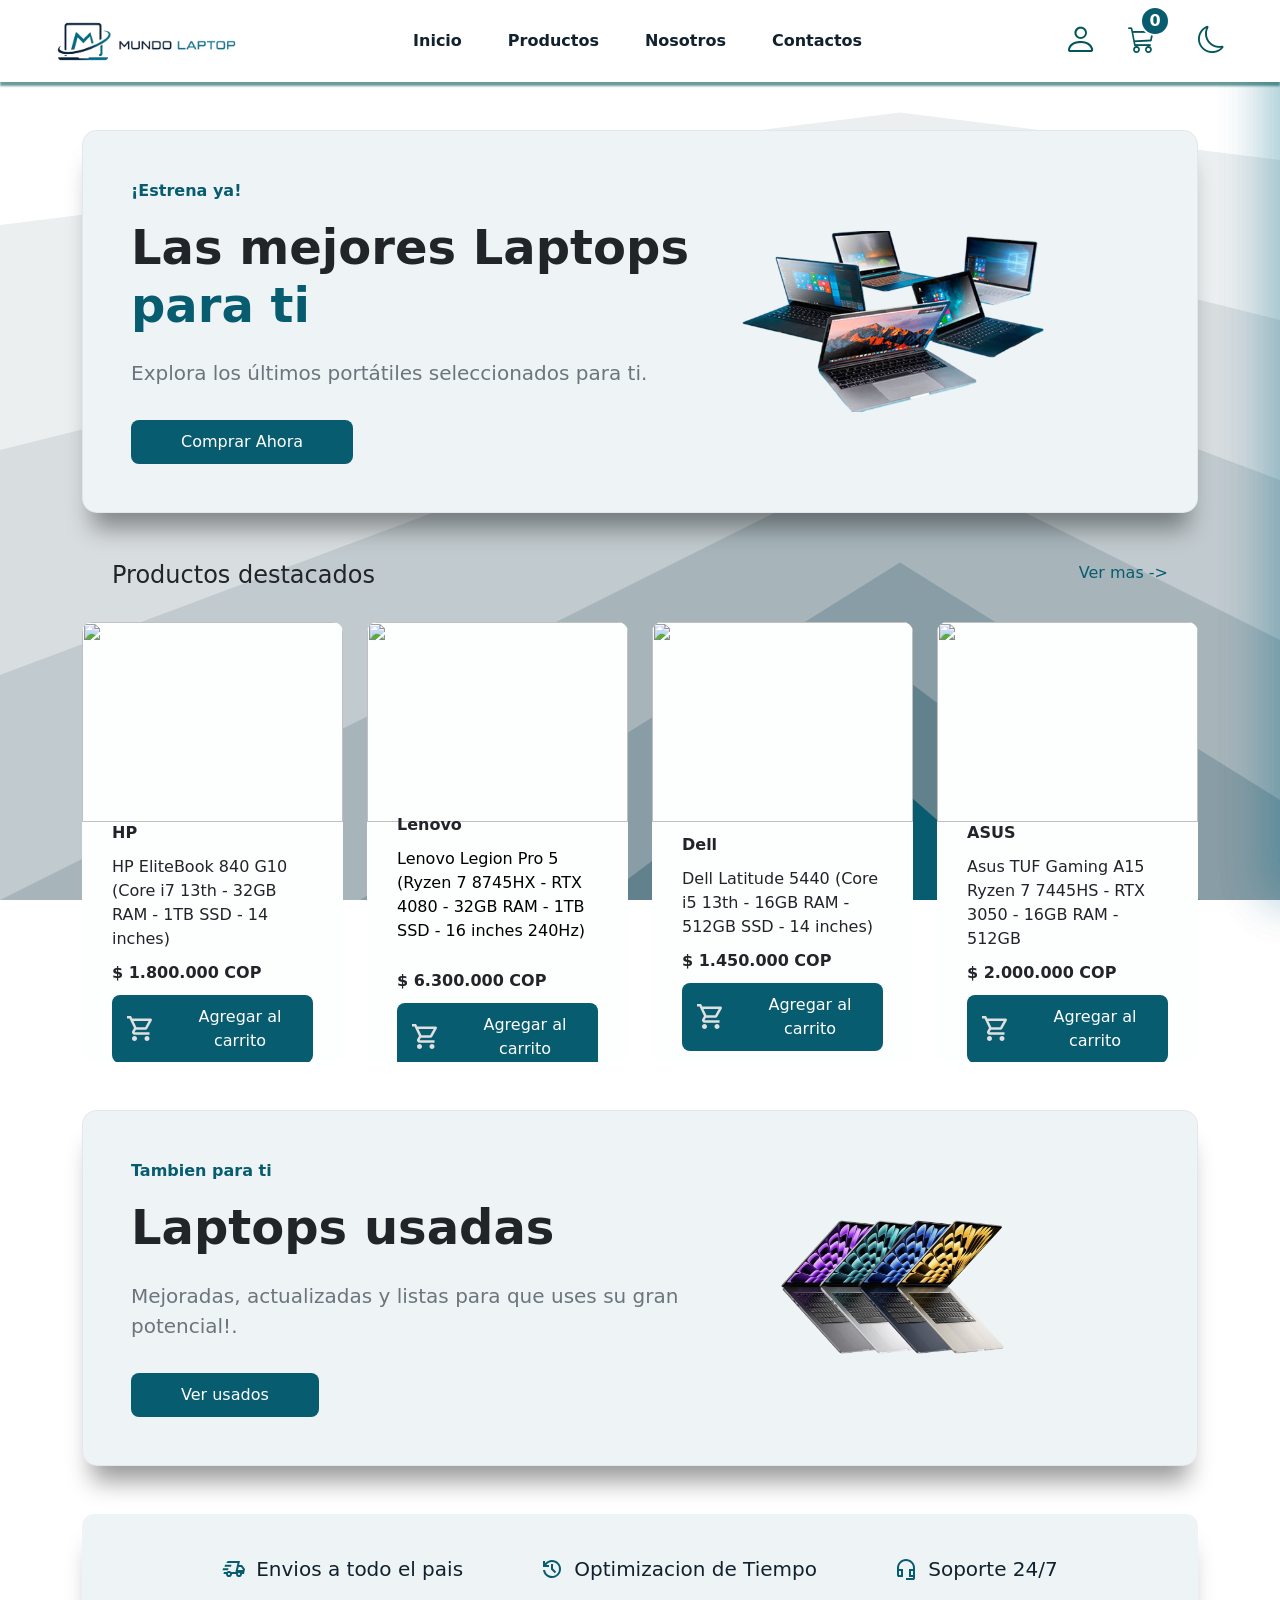
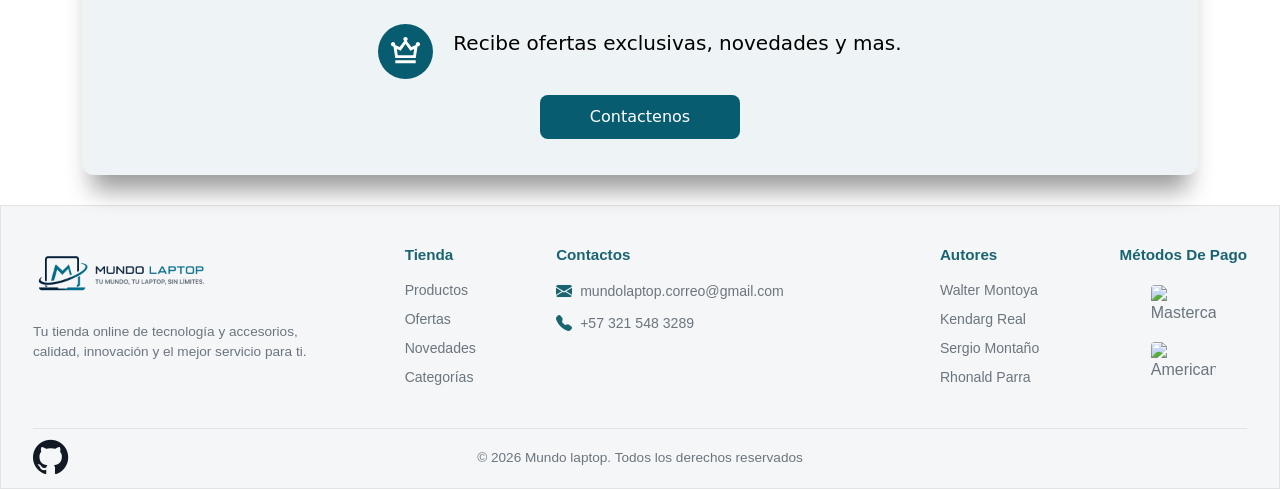
==== commit e02b578e: "Arreglos finales" ====
--- a/index.html
+++ b/index.html
@@ -452,13 +452,13 @@
                 <div class="col">
                     <div class="productos-destacados-card">
                         <div class="img-card">
-                            <img src="https://mbtech.fra1.cdn.digitaloceanspaces.com/static/Karty/hpeb840g10.jpg" alt="">
+                            <img src="https://laptopmedia.com/wp-content/uploads/2024/03/5-8.jpg" alt="">
 
                         </div>
                         <div class="informacion-card">
                             <span> <strong>HP</strong></span>
                             <span class="nombreProducto">HP EliteBook 840 G10 (Core i7 13th - 32GB RAM - 1TB SSD - 14 inches)</span>
-                            <span> <strong class="Valor">1800000 COP</strong></span>
+                            <span> <strong class="Valor">$ 1.800.000 COP</strong></span>
                             <button> <img src="./assets/inicio/carrito.svg" alt="carrito"> Agregar al carrito</button>
                         </div>
 
@@ -469,13 +469,13 @@
                 <div class="col">
                     <div class="productos-destacados-card">
                         <div class="img-card">
-                            <img src="https://enjoyvideogames.com.co/wp-content/uploads/2025/07/f175d06f-578d-422a-b508-de04074c3b09_square.jpg" alt="">
+                            <img src="https://p1-ofp.static.pub//fes/cms/2025/04/04/ymnzpm3cgfq889rfbsxjrmli0udz6v903034.jpg" alt="">
 
                         </div>
                         <div class="informacion-card">
                             <span> <strong>Lenovo </strong> </span>
                             <p class="nombreProducto"> Lenovo Legion Pro 5 (Ryzen 7 8745HX - RTX 4080 - 32GB RAM - 1TB SSD - 16 inches 240Hz)</p>
-                            <span> <strong class="Valor">6.300.000 COP</strong></span>
+                            <span> <strong class="Valor">$ 6.300.000 COP</strong></span>
                             <button> <img src="./assets/inicio/carrito.svg" alt="carrito"> Agregar al carrito</button>
                         </div>
 
@@ -485,14 +485,14 @@
                 <div class="col">
                     <div class="productos-destacados-card">
                         <div class="img-card">
-                            <img src="https://www.compudemano.com/wp-content/uploads/2024/05/Latitude-14-5440i716GB512GBW10P3Year.png" alt="">
+                            <img src="https://encrypted-tbn0.gstatic.com/images?q=tbn:ANd9GcRuyTYHDHO20wK0Nz-vb2O4yfrWQq-WVDtLpkrMWFposGzQHhF1EbJs9Vty&s=10" alt="">
 
                         </div>
                         <div class="informacion-card">
                             <span> <strong>Dell</strong></span>
                             <span class="nombreProducto"> Dell Latitude 5440 (Core i5 13th - 16GB RAM - 512GB SSD - 14 inches)</span>
                             
-                            <span> <strong class="Valor">1450000 COP</strong></span>
+                            <span> <strong class="Valor">$ 1.450.000 COP</strong></span>
                             <button> <img src="./assets/inicio/carrito.svg" alt="carrito"> Agregar al carrito</button>
                         </div>
 
@@ -506,9 +506,9 @@
 
                         </div>
                         <div class="informacion-card">
-                            <span> <strong>HP</strong></span>
+                            <span> <strong>ASUS</strong></span>
                             <span class="nombreProducto">Asus TUF Gaming A15 Ryzen 7 7445HS - RTX 3050 - 16GB RAM - 512GB</span>
-                            <span> <strong class="Valor">2000000 COP</strong></span>
+                            <span> <strong class="Valor">$ 2.000.000 COP</strong></span>
                             <button> <img src="./assets/inicio/carrito.svg" alt="carrito"> Agregar al carrito</button>
                         </div>
 
--- a/css/dark.css
+++ b/css/dark.css
@@ -109,7 +109,8 @@
     background-color: white;
     box-shadow: 0 4px 2px #23b6b667;
 }
-body.dark #icono, body.dark .iconos, .body.dark .fondoNavbar{
+body.dark #icono, body.dark .iconos, .body.dark .fondoNavbar, body.dark .cart-product-price span:not(.text-decoration-line-through):not(.badge),
+body.dark .cart-total {
 color: white !important;
 }
 body.dark .mundo-laptop-footer{
@@ -145,4 +146,7 @@
 body.dark .bi-pencil-square{
     transform: scale(1.03);
 
+}
+body.dark #statusMsg{
+    color: red !important;
 }
--- a/css/carrito.css
+++ b/css/carrito.css
@@ -1,10 +1,10 @@
 /* Variables de color */
 :root {
-  --cart-blue: #00b4d8;
+  --cart-blue: #075c6f;
 }
 
 .cart-product-price span:not(.text-decoration-line-through):not(.badge) {
-  color: #00d89b !important; /* Reemplaza #075C6F por el color que prefieras */
+  color: #075C6F !important; /* Reemplaza #075C6F por el color que prefieras */
 }
 /* Badge flotante en el Navbar (contador de productos) */
 .cart-badge-blue {
@@ -257,4 +257,13 @@
   #modalCheckout .modal-body {
     padding: 1rem;
   }
-}+}
+
+
+
+/* aqui cambiamos el color sombreado al desplegarsepara loguear*/
+.offcanvas-backdrop {
+    background-color: rgba(23, 35, 58, 0.60) !important;
+    opacity: 0.8 !important;
+}
+
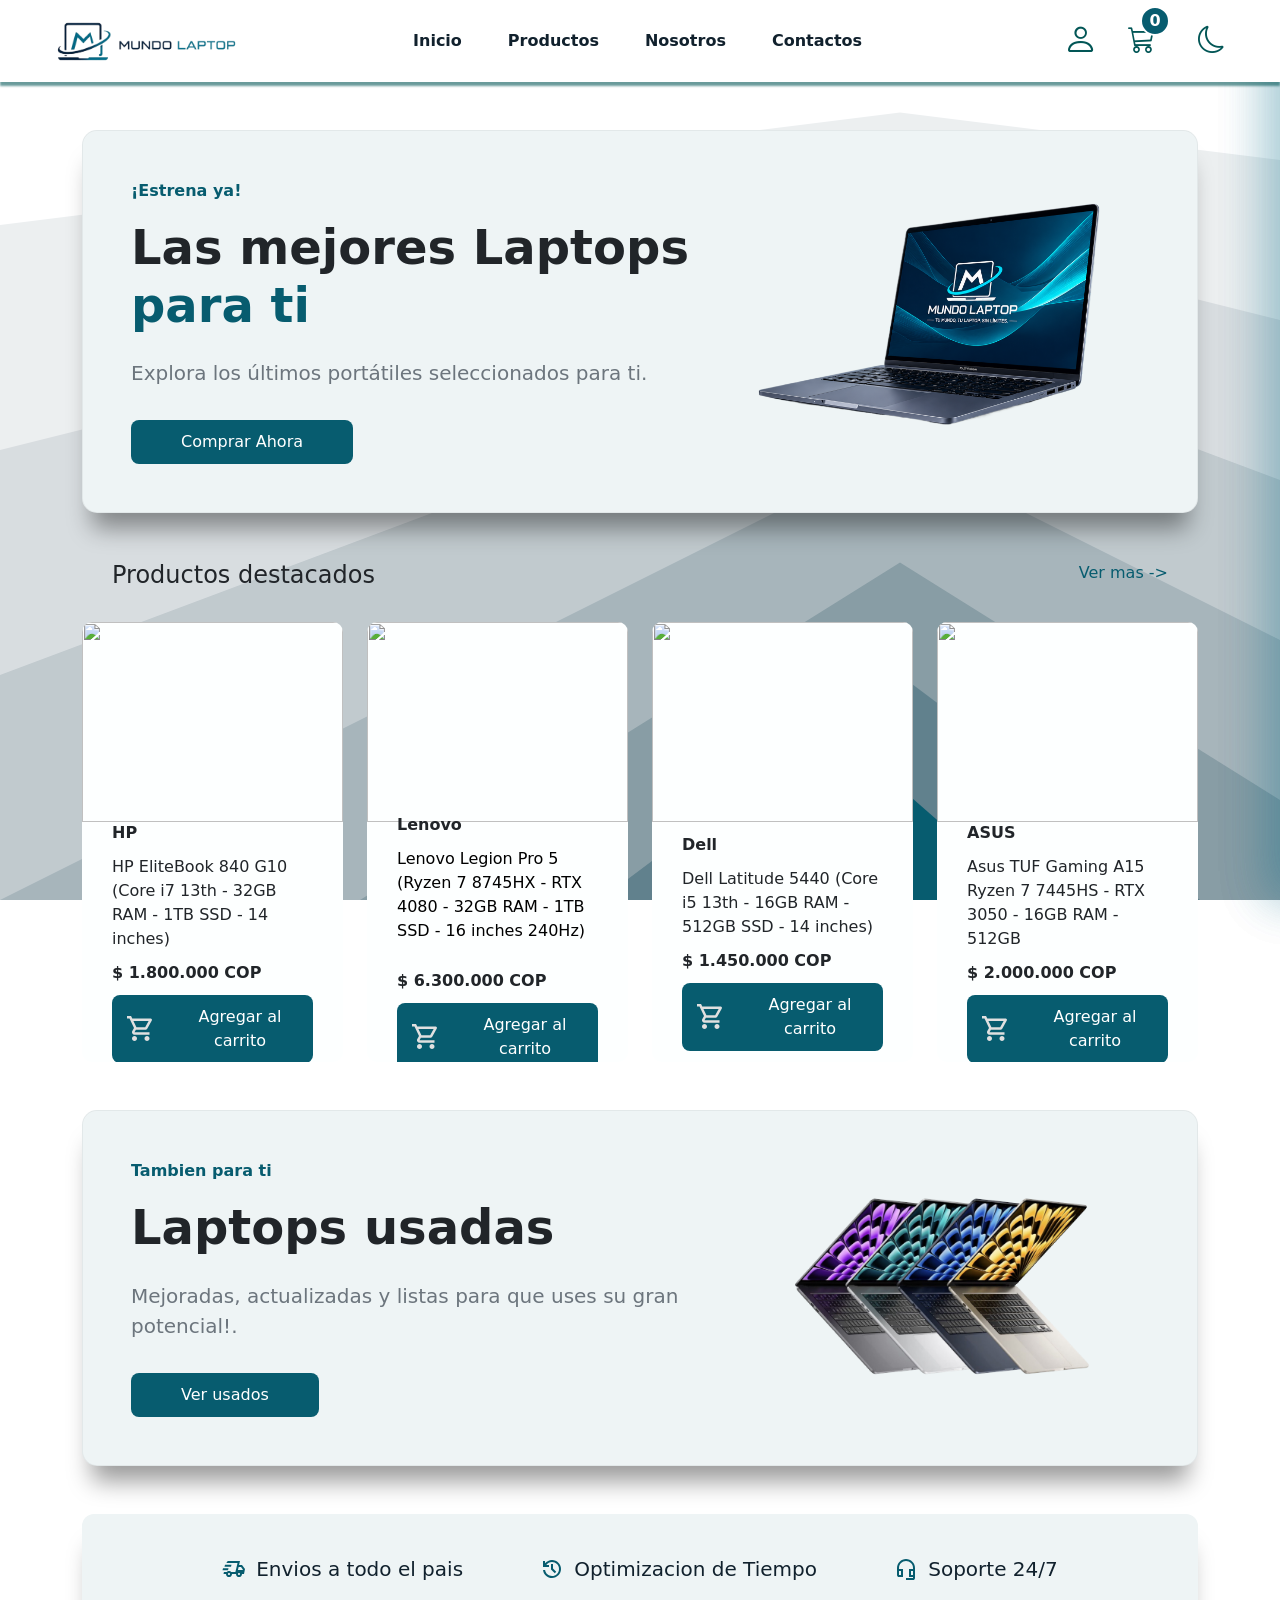
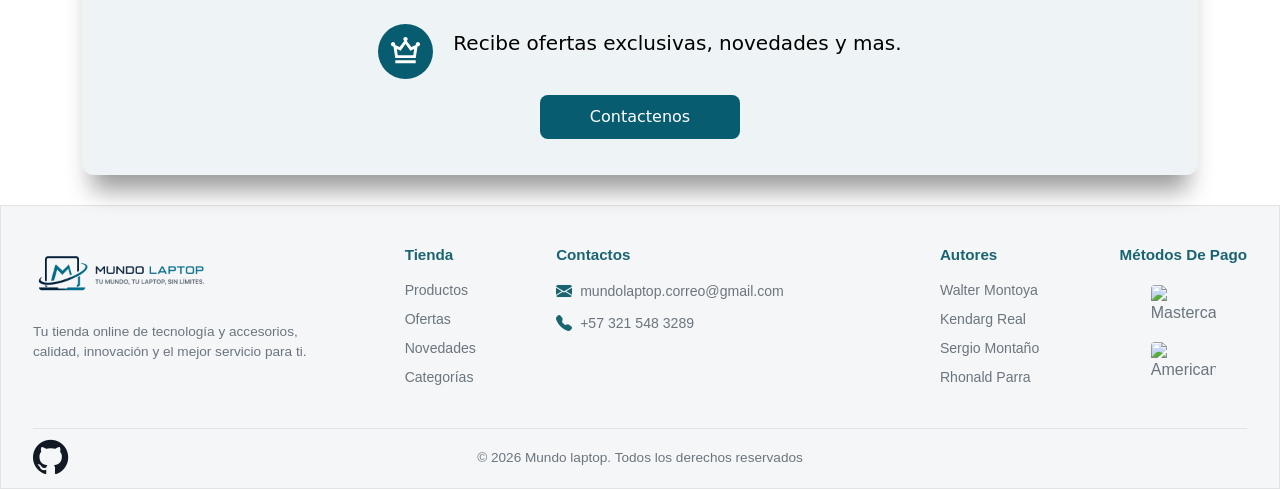
==== commit de83296b: "se agrega transicion banner index" ====
--- a/index.html
+++ b/index.html
@@ -419,8 +419,8 @@
                 <!-- Columna de Imagen -->
                 <div class="col-12 col-md-5 text-center mt-4 mt-md-0">
                     <div class="imagen-banner">
-                        <img src="./assets/inicio/imagen-banner.png" alt="compra-y-venta-de-laptops-repotenciadas"
-                            class="img-fluid">
+                        <img id="bannerImagen" src="./img/banner.index/laptop%20one.png"
+                            alt="Laptops y computadores Mundo Laptop" class="img-fluid">
                     </div>
                 </div>
 
@@ -682,6 +682,7 @@
     <script src="./js/navbar.js"></script>
     <script src="./js/carrito.js"></script>
     <script src="./js/reutilizacion.js"></script>
+    <script src="./js/banner.js"></script>
     <script src="./js/logininterfaz.js"></script>
     <script src="./js/login.js"></script>
 </body>
--- a/css/login.css
+++ b/css/login.css
@@ -1,5 +1,7 @@
-/* overlay ronal */
-.overlay{
+/* ==========================================
+   Overlay y Panel de Login / Registro
+   ========================================== */
+.overlay {
     position: fixed;
     inset: 0;
     background: rgba(23, 35, 58, 0.60);
@@ -9,218 +11,218 @@
     z-index: 999;
 }
 
-.overlay.active{
+.overlay.active {
     opacity: 1;
     visibility: visible;
 }
 
-/* panel del login ronal*/
-
-.login-panel{
+.login-panel {
     position: fixed;
     top: 0;
     right: 0;
     width: 430px;
     max-width: 100%;
     height: 100vh;
-    background: #f00404;
+    background-color: aliceblue;
     transform: translateX(100%);
     transition: .45s ease;
     z-index: 1000;
     overflow-y: auto;
     padding: 20px 35px 35px;
-    box-shadow: -15px 0 35px rgb(3, 100, 98);
+    box-shadow: -15px 0 45px rgba(0, 107, 136, 0.2);
     display: flex;
     flex-direction: column;
-    justify-content: center
-}
-
-.login-panel.active{
+    justify-content: center;
+}
+
+.login-panel.active {
     transform: translateX(0);
 }
 
-.cerrar{
-    position:absolute;
-    top:13vh;
-    right:20px;
-    border:none;
-    background:none;
-    font-size:30px;
-    cursor:pointer;
-    color:#075c6f;
-}
-
-.cerrar:hover i{
+.cerrar {
+    position: absolute;
+    top: 13vh;
+    right: 20px;
+    border: none;
+    background: none;
+    font-size: 30px;
+    cursor: pointer;
+    color: #075c6f;
+}
+
+.cerrar:hover i {
     color: #17233a;
     font-size: 32px;
 }
 
-.login-logo{
-    text-align:center; 
-    margin-bottom:35px;
-}
-
-.login-logo img{
+.login-logo {
+    text-align: center;
+    margin-bottom: 35px;
+}
+
+.login-logo img {
     width: 100%;
     height: auto;
     margin-top: 100px;
 }
 
-.login-panel h2{
-    font-size:40px;
-    font-weight:700;
-    color:#17233a;
-}
-
-.subtitulo{
-    color:#075c6f;
-    font-size:18px;
-    margin-bottom:35px;
-}
-
-.login-panel label{
-    display:block;
-    margin-bottom:10px;
-    font-weight:600;
-    color:#23314d;
-}
-
-.grupo-input{
-    position:relative;
-    margin-bottom:25px;
-}
-
-.grupo-input i{
-    position:absolute;
-    left:18px;
-    top:50%;
-    transform:translateY(-50%);
-    color:#075c6f;
-    font-size:27px;
-}
-
-.grupo-input input{
-    width:100%;
-    height:56px;
-    border:2px solid #9BA8AB;
-    border-radius:10px;
-    padding-left:55px;
-    padding-right:45px;
-    outline:none;
-    transition:.25s;
-    font-size:16px;
-}
-
-.grupo-input input:focus{
-    border-color:#075c6f;
-    box-shadow:0 0 0 4px rgba(32,138,147,.4);
-}
-
-.ver-password{
-    position:absolute;
-    right:18px;
-    top:50%;
-    transform:translateY(-50%);
-    cursor:pointer;
-    color:#7b8794;
-}
-
- .olvido{
-    display:block;
-    text-align:right;
-    color:#075c6f !important;
-    text-decoration:none;
-    font-weight:600;
-    margin-bottom:30px;
-}
-
-.buttonlogin,.google{    width:100%;
-    height:56px;
-    border:none;
-    border-radius:10px;
-    background:#075c6f;
-    color:white;
-    font-size:18px;
-    font-weight:600;
-    transition:.3s;
-}
-
-.buttonlogin:hover{
+.login-panel h2 {
+    font-size: 40px;
+    font-weight: 700;
+    color: #17233a;
+}
+
+.subtitulo {
+    color: #075c6f;
+    font-size: 18px;
+    margin-bottom: 35px;
+}
+
+.login-panel label {
+    display: block;
+    margin-bottom: 10px;
+    font-weight: 600;
+    color: #23314d;
+}
+
+/* Group Inputs */
+.grupo-input {
+    position: relative;
+    display: flex;
+    align-items: center;
+    margin-bottom: 25px;
+}
+
+.grupo-input i {
+    position: absolute;
+    left: 18px;
+    top: 50%;
+    transform: translateY(-50%);
+    color: #075c6f;
+    font-size: 27px;
+}
+
+.grupo-input input {
+    width: 100%;
+    height: 56px;
+    border: 2px solid #9BA8AB;
+    border-radius: 10px;
+    padding-left: 55px;
+    padding-right: 45px;
+    outline: none;
+    transition: .25s;
+    font-size: 16px;
+}
+
+.grupo-input input:focus {
+    border-color: #075c6f;
+    box-shadow: 0 0 0 4px rgba(32,138,147,.4);
+}
+
+/* Evita que el texto escrito se encime con el icono */
+.grupo-input input[type="password"],
+.grupo-input input[type="text"] {
+    padding-right: 40px;
+}
+
+.btn-toggle-password {
+    position: absolute;
+    right: 12px;
+    background: transparent;
+    border: none;
+    cursor: pointer;
+    color: #6c757d;
+    display: flex;
+    align-items: center;
+    justify-content: center;
+    padding: 0;
+    font-size: 1.1rem;
+    z-index: 5;
+}
+
+.btn-toggle-password:hover {
+    color: #0d6efd;
+}
+
+.ver-password {
+    position: absolute;
+    right: 18px;
+    top: 50%;
+    transform: translateY(-50%);
+    cursor: pointer;
+    color: #7b8794;
+}
+
+.olvido {
+    display: block;
+    text-align: right;
+    color: #075c6f !important;
+    text-decoration: none;
+    font-weight: 600;
+    margin-bottom: 30px;
+}
+
+.buttonlogin, .google {
+    width: 100%;
+    height: 56px;
+    border: none;
+    border-radius: 10px;
+    background: #075c6f;
+    color: white;
+    font-size: 18px;
+    font-weight: 600;
+    transition: .3s;
+}
+
+.buttonlogin:hover {
     background: #17233a;
 }
 
-.linea{
-    display:flex;
-    align-items:center;
-    margin:10px 0;
+#toggleModeBtn {
+    background-color: #075c6f;
+    padding: 15px 15px;
+}
+
+#toggleModeBtn:hover {
+    background-color: #17233a;
+}
+
+.linea {
+    display: flex;
+    align-items: center;
+    margin: 10px 0;
 }
 
 .linea::before,
-.linea::after{
-    content:"";
-    flex:1;
-    height:1px;
-    background:#d8dde5;
-}
-
-.linea span{
-    margin:0 15px;
-    color:#888;
-}
-
-.crearCuentaB{
-    width:100%;
-    height:55px;
-    border:2px solid #d8dde5;
-    background:white;
-    border-radius:10px;
-    font-weight:600;
-    transition:.25s;
+.linea::after {
+    content: "";
+    flex: 1;
+    height: 1px;
+    background: #d8dde5;
+}
+
+.linea span {
+    margin: 0 15px;
+    color: #888;
+}
+
+.crearCuentaB {
+    width: 100%;
+    height: 55px;
+    border: 2px solid #d8dde5;
+    background: white;
+    border-radius: 10px;
+    font-weight: 600;
+    transition: .25s;
     color: #075C6F;
 }
 
-.crearCuentaB:hover{
+.crearCuentaB:hover {
     border-color: aliceblue;
 }
 
-.login-panel{
-    background-color: aliceblue;
-    box-shadow:-15px 0 45px rgba(0, 107, 136, 0.2);
-}
-
-/* responsive portatil */
-@media (max-height: 768px){
-    .login-logo img{
-        width: 200px;
-        margin-top: 80px;
-    }
-    .linea{
-    display:flex;
-    align-items:center;
-    margin:10px 0;
-    }
-}
-
-/* responsive Tablets */
-@media (max-width: 768px){
-    .login-logo img{
-        width: 300px;
-        margin-top: 100px;
-    }
-}
-/* responsive Celulares */
-@media (max-width: 480px){
-    .login-logo img{
-        width: 300px;
-        margin-top: 250px;
-    }
-}
-
-
-
-/* formulario crear cuenta */
-
-.registro-overlay{
+/* Formulario Crear Cuenta Secundario */
+.registro-overlay {
     position: fixed;
     inset: 0;
     display: flex;
@@ -233,12 +235,12 @@
     z-index: 9999;
 }
 
-.registro-overlay.activo{
+.registro-overlay.activo {
     opacity: 1;
     visibility: visible;
 }
 
-.registro{
+.registro {
     width: 400px;
     background-color: aliceblue;
     border-radius: 18px;
@@ -248,7 +250,7 @@
     gap: 15px;
 }
 
-.tituloformulario{
+.tituloformulario {
     color: #17233a;
 }
 
@@ -272,10 +274,9 @@
     font-size: 28px;
     color: #075c6f;
     transition: transform 0.3s ease, color 0.3s ease;
-
-}
-
-.cerrar-registro:hover i{
+}
+
+.cerrar-registro:hover i {
     color: #17233a;
     font-size: 30px;
 }
@@ -285,42 +286,109 @@
     font-size: 20px;
     margin: 20px 0px 20px;
 }
-.grupo-input {
+
+/* Responsive */
+@media (max-height: 768px) {
+    .login-logo img {
+        width: 200px;
+        margin-top: 80px;
+    }
+    .linea {
+        display: flex;
+        align-items: center;
+        margin: 10px 0;
+    }
+}
+
+@media (max-width: 768px) {
+    .login-logo img {
+        width: 300px;
+        margin-top: 100px;
+    }
+}
+
+@media (max-width: 480px) {
+    .login-logo img {
+        width: 300px;
+        margin-top: 250px;
+    }
+}
+
+/* ==========================================
+   Modal Estilizado para Cerrar Sesión
+   ========================================== */
+#modalLogout .modal-dialog {
+    max-width: 400px;
+    margin: 1.75rem auto;
+}
+
+.modal-logout-custom {
+    background-color: aliceblue !important;
+    border-radius: 18px !important;
+    border: none !important;
+    box-shadow: 0 15px 35px rgba(23, 35, 58, 0.35) !important;
+    padding: 10px;
     position: relative;
-    display: flex;
-    align-items: center;
-}
-
-.btn-toggle-password {
-    position: absolute;
-    right: 12px;
+}
+
+.cerrar-modal-custom {
+    position: absolute;
+    top: 15px;
+    right: 20px;
+    border: none;
     background: transparent;
-    border: none;
-    cursor: pointer;
-    color: #6c757d;
-    display: flex;
-    align-items: center;
-    justify-content: center;
-    padding: 0;
-    font-size: 1.1rem;
-    z-index: 5;
-}
-
-.btn-toggle-password:hover {
-    color: #0d6efd;
-}
-
-/* Evita que el texto escrito se encime con el icono */
-.grupo-input input[type="password"],
-.grupo-input input[type="text"] {
-    padding-right: 40px;
-}
-
-#toggleModeBtn{
-    background-color: #075c6f;
-    padding: 15px 15px;
-}
-
-#toggleModeBtn:hover{
-    background-color: #17233a;
-}+    font-size: 20px;
+    color: #075c6f;
+    cursor: pointer;
+    transition: color 0.25s, transform 0.25s;
+    z-index: 10;
+}
+
+.cerrar-modal-custom:hover {
+    color: #17233a;
+    transform: scale(1.15);
+}
+
+.icon-box-logout {
+    width: 70px;
+    height: 70px;
+    background: rgba(7, 92, 111, 0.12);
+    color: #075c6f;
+    border-radius: 50%;
+    display: flex;
+    align-items: center;
+    justify-content: center;
+    margin: 0 auto;
+    font-size: 38px;
+}
+
+.btn-modal-cancelar {
+    height: 48px;
+    padding: 0 22px;
+    border: 2px solid #9BA8AB;
+    border-radius: 10px;
+    background: transparent;
+    color: #23314d;
+    font-weight: 600;
+    transition: 0.25s;
+}
+
+.btn-modal-cancelar:hover {
+    border-color: #075c6f;
+    color: #075c6f;
+}
+
+.btn-modal-confirmar {
+    height: 48px;
+    padding: 0 22px;
+    border: none;
+    border-radius: 10px;
+    background: #075c6f;
+    color: white;
+    font-weight: 600;
+    transition: 0.3s;
+}
+
+.btn-modal-confirmar:hover {
+    background: #dc3545;
+}
--- a/css/index-styles.css
+++ b/css/index-styles.css
@@ -127,15 +127,38 @@
 .imagen-banner {
 
     margin-right: 100px;
+    width: 100%;
+    aspect-ratio: 1594 / 986;
+    overflow: hidden;
+    display: flex;
+    align-items: center;
+    justify-content: center;
 
 }
 
 .imagen-banner img {
 
-    max-width: 100%;
-
-    height: auto;
-
+    width: 100%;
+    height: 100%;
+    object-fit: contain;
+    object-position: center;
+
+}
+
+.imagen-banner img.banner-image-front {
+    animation: banner-image-front 1700ms cubic-bezier(0.2, 0.8, 0.2, 1);
+}
+
+@keyframes banner-image-front {
+    from {
+        opacity: 0;
+        transform: scale(0.82) translateY(18px);
+    }
+
+    to {
+        opacity: 1;
+        transform: scale(1) translateY(0);
+    }
 }
 
 
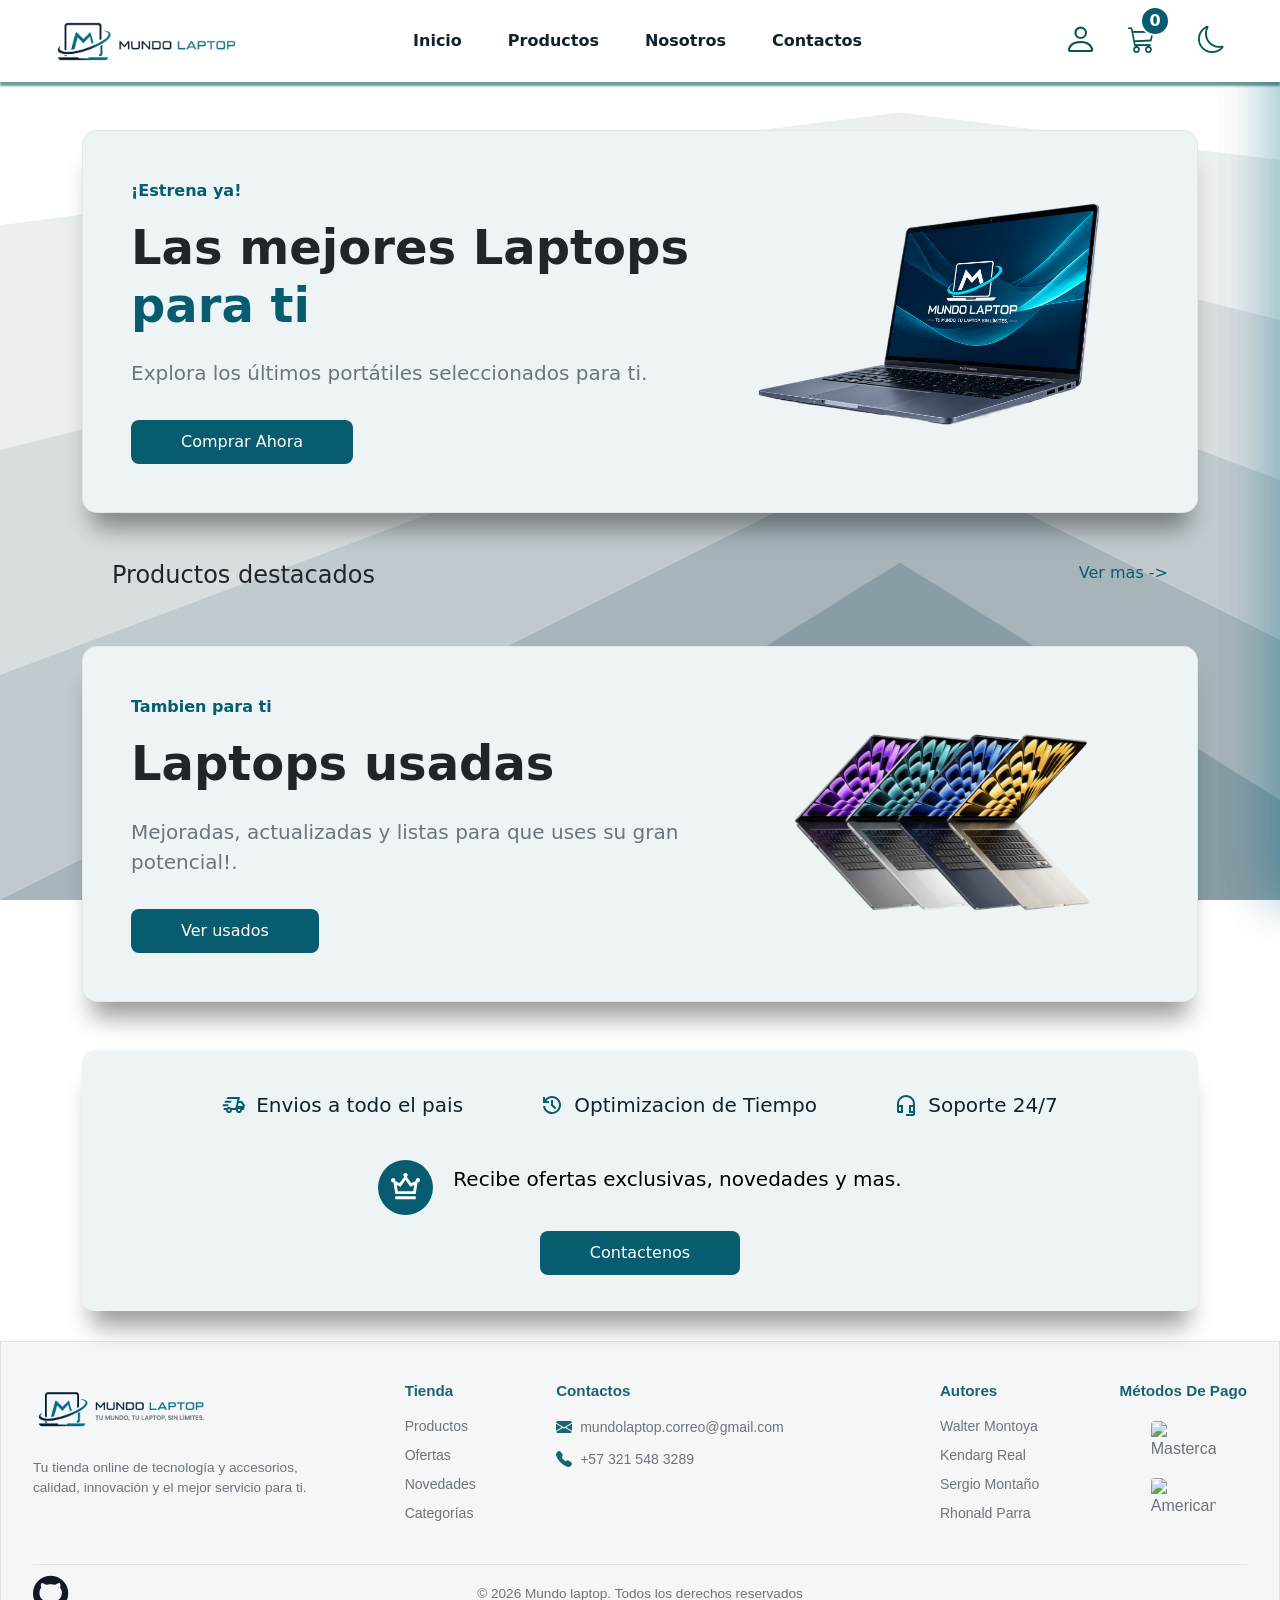
==== commit fcca36f1: "se comentan  tarjetas hardcodeadas" ====
--- a/index.html
+++ b/index.html
@@ -74,6 +74,32 @@
         </div>
     </nav>
 
+    <!-- Modal Estilizado para Cerrar Sesión -->
+<div class="modal fade" id="modalLogout" tabindex="-1" aria-labelledby="modalLogoutLabel" aria-hidden="true">
+  <div class="modal-dialog modal-dialog-centered">
+    <div class="modal-content modal-logout-custom">
+
+      <button type="button" class="cerrar-modal-custom" data-bs-dismiss="modal" aria-label="Cerrar">
+        <i class="bi bi-x-lg"></i>
+      </button>
+
+      <div class="modal-body text-center pt-4 pb-2 px-4">
+        <div class="icon-box-logout mb-3">
+          <i class="bi bi-person-x-fill"></i>
+        </div>
+        <h3 class="fw-bold mb-2" id="modalLogoutLabel" style="color: #17233a;">¿Cerrar sesión?</h3>
+        <p class="subtitulo mb-4" id="modalLogoutText">¿Estás seguro de que deseas salir de tu cuenta?</p>
+      </div>
+
+      <div class="modal-footer border-0 d-flex justify-content-center gap-3 pb-4">
+        <button type="button" class="btn-modal-cancelar" data-bs-dismiss="modal">Cancelar</button>
+        <button type="button" class="btn-modal-confirmar" id="btnConfirmLogout">Sí, cerrar sesión</button>
+      </div>
+
+    </div>
+  </div>
+</div>
+
     <!-- Offcanvas Carrito -->
     <div class="offcanvas offcanvas-end" tabindex="-1" id="offcanvasCarrito" aria-labelledby="offcanvasCarritoLabel">
         <div class="offcanvas-header border-bottom">
@@ -187,7 +213,7 @@
                     <i class="bi bi-envelope"></i>
                     <input type="email" id="emailInput" placeholder="Correo electrónico" autocomplete="email">
                 </div>
-                
+
             <div class="grupo-input position-relative">
                     <i class="bi bi-lock"></i>
                 <input type="password" id="passwordInput" placeholder="Contraseña" autocomplete="current-password">
@@ -394,7 +420,7 @@
 
     <!--banner Walter -->
     <main class="container main-index">
-        
+
 
 
         <section class="banner container my-5 p-4 p-md-5 inicioDatos">
@@ -438,84 +464,13 @@
             <!-- se da display fles se hace una ceparacion larga con betweend se centra con alait -->
             <div class="productos-destacados-1 d-flex justifi-between alait-items-center mb-4 ">
                 <h4 class="">Productos destacados</h4>
-
                 <a href="./html/productos.html  ">Ver mas -> </a>
-
             </div>
 
             <!-- Se modifica el div y se crea otro debajo para cada cart -->
             <!-- Se usa g-4 para la separacion interna -->
 
-            <div class="row row-cols-1 row-cols-sm-2 row-cols-md-4 g-4 justify-content-center">
-                <!-- el todo el row le indindica que las columnas deben de ser responsivas -->
-
-                <div class="col">
-                    <div class="productos-destacados-card">
-                        <div class="img-card">
-                            <img src="https://laptopmedia.com/wp-content/uploads/2024/03/5-8.jpg" alt="">
-
-                        </div>
-                        <div class="informacion-card">
-                            <span> <strong>HP</strong></span>
-                            <span class="nombreProducto">HP EliteBook 840 G10 (Core i7 13th - 32GB RAM - 1TB SSD - 14 inches)</span>
-                            <span> <strong class="Valor">$ 1.800.000 COP</strong></span>
-                            <button> <img src="./assets/inicio/carrito.svg" alt="carrito"> Agregar al carrito</button>
-                        </div>
-
-                    </div>
-                </div>
-
-
-                <div class="col">
-                    <div class="productos-destacados-card">
-                        <div class="img-card">
-                            <img src="https://p1-ofp.static.pub//fes/cms/2025/04/04/ymnzpm3cgfq889rfbsxjrmli0udz6v903034.jpg" alt="">
-
-                        </div>
-                        <div class="informacion-card">
-                            <span> <strong>Lenovo </strong> </span>
-                            <p class="nombreProducto"> Lenovo Legion Pro 5 (Ryzen 7 8745HX - RTX 4080 - 32GB RAM - 1TB SSD - 16 inches 240Hz)</p>
-                            <span> <strong class="Valor">$ 6.300.000 COP</strong></span>
-                            <button> <img src="./assets/inicio/carrito.svg" alt="carrito"> Agregar al carrito</button>
-                        </div>
-
-                    </div>
-                </div>
-
-                <div class="col">
-                    <div class="productos-destacados-card">
-                        <div class="img-card">
-                            <img src="https://encrypted-tbn0.gstatic.com/images?q=tbn:ANd9GcRuyTYHDHO20wK0Nz-vb2O4yfrWQq-WVDtLpkrMWFposGzQHhF1EbJs9Vty&s=10" alt="">
-
-                        </div>
-                        <div class="informacion-card">
-                            <span> <strong>Dell</strong></span>
-                            <span class="nombreProducto"> Dell Latitude 5440 (Core i5 13th - 16GB RAM - 512GB SSD - 14 inches)</span>
-                            
-                            <span> <strong class="Valor">$ 1.450.000 COP</strong></span>
-                            <button> <img src="./assets/inicio/carrito.svg" alt="carrito"> Agregar al carrito</button>
-                        </div>
-
-                    </div>
-                </div>
-
-                <div class="col">
-                    <div class="productos-destacados-card">
-                        <div class="img-card">
-                            <img src="https://laptopmedia.com/wp-content/uploads/2023/10/6-2.jpg" alt="">
-
-                        </div>
-                        <div class="informacion-card">
-                            <span> <strong>ASUS</strong></span>
-                            <span class="nombreProducto">Asus TUF Gaming A15 Ryzen 7 7445HS - RTX 3050 - 16GB RAM - 512GB</span>
-                            <span> <strong class="Valor">$ 2.000.000 COP</strong></span>
-                            <button> <img src="./assets/inicio/carrito.svg" alt="carrito"> Agregar al carrito</button>
-                        </div>
-
-                    </div>
-                </div>
-
-            </div>
+            <div class="section-productos-render row row-cols-1 row-cols-sm-2 row-cols-md-4 g-4 justify-content-center" data-limit="4"></div>
 
 
 
@@ -685,6 +640,7 @@
     <script src="./js/banner.js"></script>
     <script src="./js/logininterfaz.js"></script>
     <script src="./js/login.js"></script>
+    <script src="./js/productos.js"></script>
 </body>
 
-</html>+</html>
--- a/css/dark.css
+++ b/css/dark.css
@@ -67,7 +67,7 @@
 body.dark h3,
 body.dark p,body.dark .nav-link,
 body.dark .card-text, body.dark #navoscuro,body.dark h4,body.dark .cateogriasinfo,
-body.dark .QrH, body.dark .costosEnvio, body.dark .bi-person-fill-gear, body.dark #infoUso{
+body.dark .QrH, body.dark .costosEnvio, body.dark .bi-person-fill-gear, body.dark #infoUso, body.dark #subtituloP{
 color: #FFFFFF !important;
 }
 
@@ -96,7 +96,7 @@
 body.dark #icono,
 body.dark .nombreProducto,body.dark .Valor,body.dark #panelSub,
 body.dark .github-link, body.dark .footerT, body.darck #Marca, body.dark .statusMsg,
-body.dark .subtitulopanel
+body.dark .subtitulopanel, body.dark #modalLogoutText
 {
     color: black !important;
 }
@@ -149,4 +149,10 @@
 }
 body.dark #statusMsg{
     color: red !important;
+}
+.swal2-container {
+    z-index: 99999 !important;
+}
+.bi-pencil-square:hover{
+    color: #c20000 !important ;
 }
--- a/css/carrito.css
+++ b/css/carrito.css
@@ -23,6 +23,28 @@
   line-height: 1;
 }
 
+.cart-badge-blue.cart-count-pop {
+  animation: cart-count-pop 520ms ease-in-out;
+}
+
+@keyframes cart-count-pop {
+  0%, 100% {
+    background-color: #075C6F;
+    transform: translate(-50%, -50%) scale(1);
+  }
+
+  45% {
+    background-color: #1BB7D6;
+    transform: translate(-50%, -50%) scale(1.35);
+  }
+}
+
+@media (prefers-reduced-motion: reduce) {
+  .cart-badge-blue.cart-count-pop {
+    animation: none;
+  }
+}
+
 /* Ancho y estructura del Offcanvas */
 .custom-cart-canvas {
   width: 400px !important;
--- a/css/index-styles.css
+++ b/css/index-styles.css
@@ -233,6 +233,27 @@
     justify-content: flex-start !important;
     background-color: var(--var-background-banner);
     border-radius: 10px;
+    height: 100%;
+    transition: transform 220ms ease, box-shadow 220ms ease;
+}
+
+.section-productos-render > .col {
+    display: flex;
+}
+
+.productos-destacados-card:hover {
+    transform: translateY(-6px);
+    box-shadow: 0 10px 24px rgba(255, 255, 255, 0.72);
+}
+
+@media (prefers-reduced-motion: reduce) {
+    .productos-destacados-card {
+        transition: none;
+    }
+
+    .productos-destacados-card:hover {
+        transform: none;
+    }
 }
 
 /* 2. Contenedor de la imagen */
@@ -260,26 +281,35 @@
 }
 
 .informacion-card {
-    margin-top:20px;
+    box-sizing: border-box;
+    flex: 1;
+    margin-top: 12px;
     display: flex;
     flex-direction: column;
     padding: 0px 30px;
+    justify-content: flex-start;
+    gap: 8px;
+    min-height: 190px;
+}
+
+.producto-footer {
+    display: flex;
+    flex-direction: column;
+    gap: 10px;
+    margin-top: auto;
+}
+
+
+
+
+
+.productos-destacados-card button {
+
+    width: 100%;
+
+    display: flex;
+
     justify-content: center;
-    gap: 10px;
-    height: 200px;
-}
-
-
-
-
-
-.productos-destacados-card button {
-
-    width: 100%;
-
-    display: flex;
-
-    justify-content: center;
 
     gap: 30px;
 
@@ -307,8 +337,31 @@
 
 .productos-destacados-card button:hover {
 
-    filter: brightness(0.75);
-
+    background-color: #1BB7D6;
+    color: #054553;
+
+}
+
+.productos-destacados-card button:hover img {
+    filter: brightness(0) saturate(100%) invert(20%) sepia(10%) saturate(1895%) hue-rotate(143deg) brightness(93%) contrast(97%);
+}
+
+.productos-destacados-card button.cart-button-shake {
+    animation: cart-button-shake 420ms ease-in-out;
+}
+
+@keyframes cart-button-shake {
+    0%, 100% { transform: translateX(0); }
+    20% { transform: translateX(-4px); }
+    40% { transform: translateX(4px); }
+    60% { transform: translateX(-3px); }
+    80% { transform: translateX(3px); }
+}
+
+@media (prefers-reduced-motion: reduce) {
+    .productos-destacados-card button.cart-button-shake {
+        animation: none;
+    }
 }
 
 
